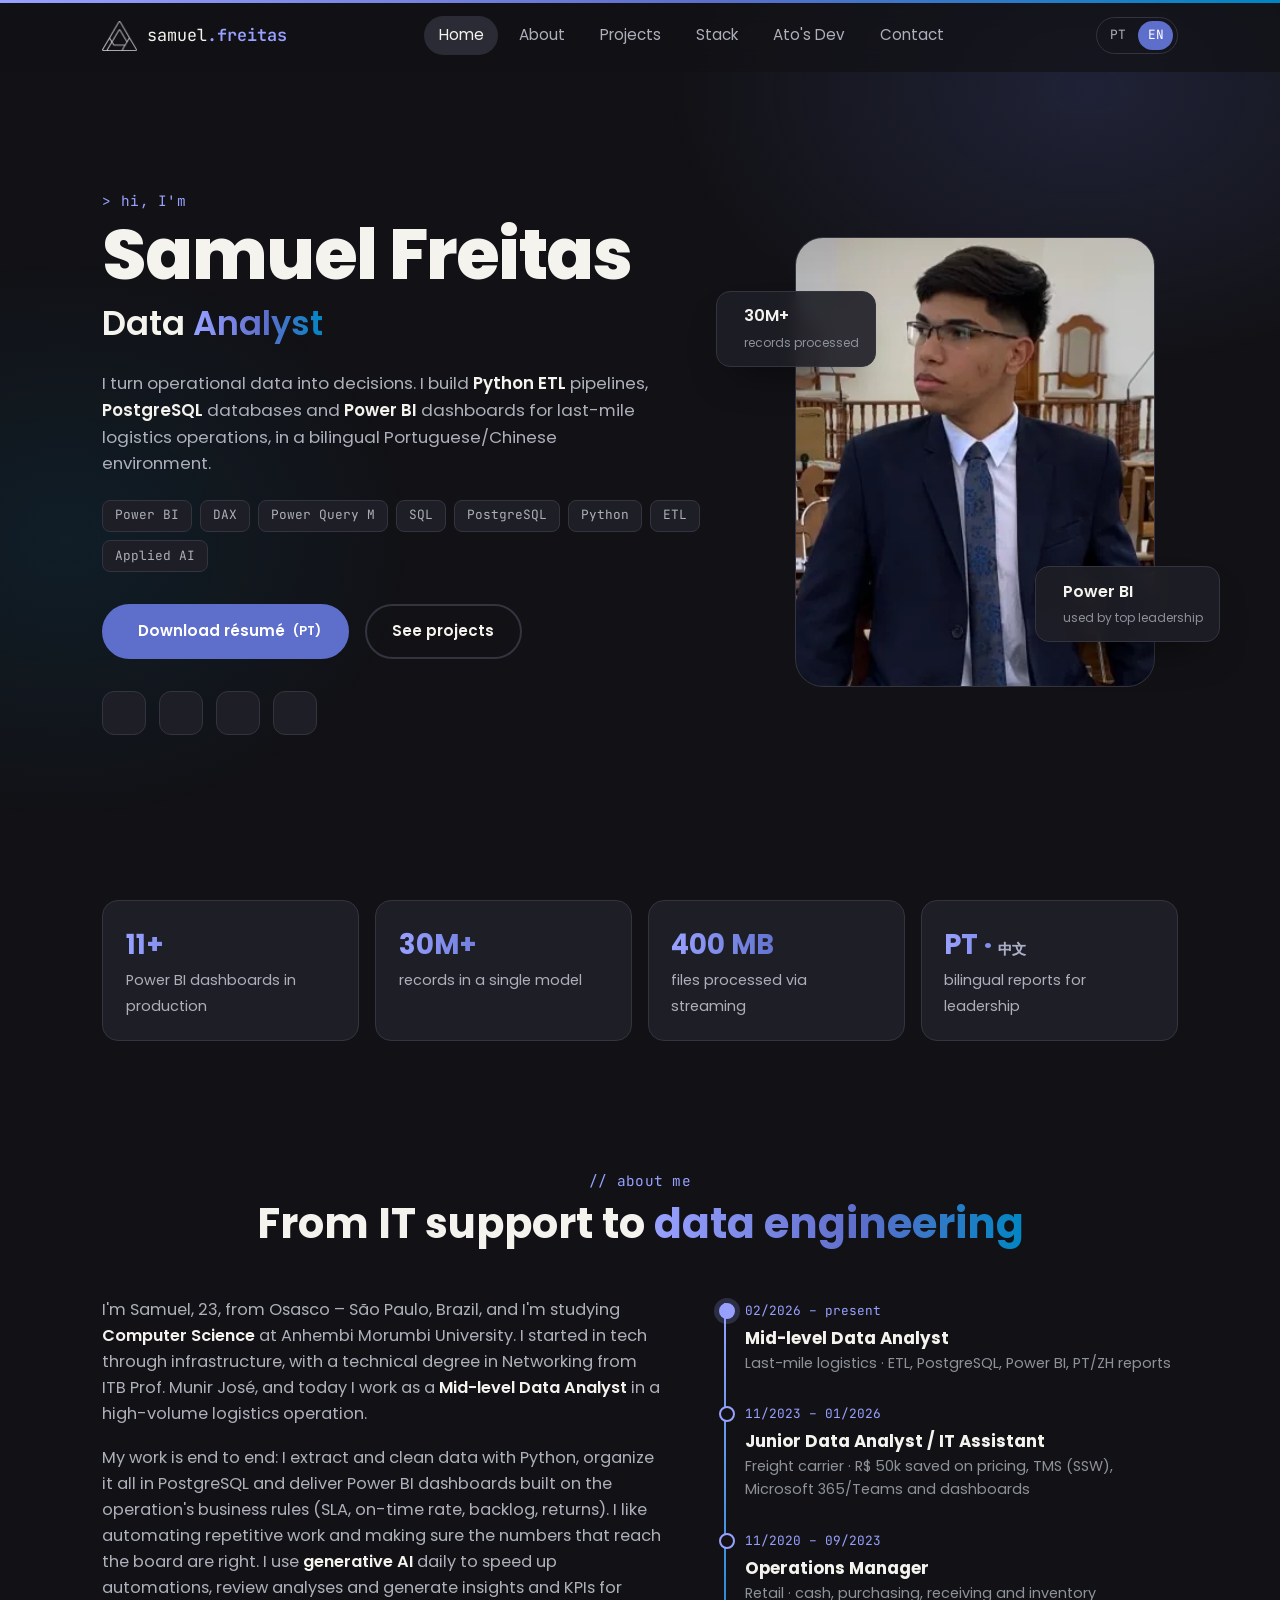
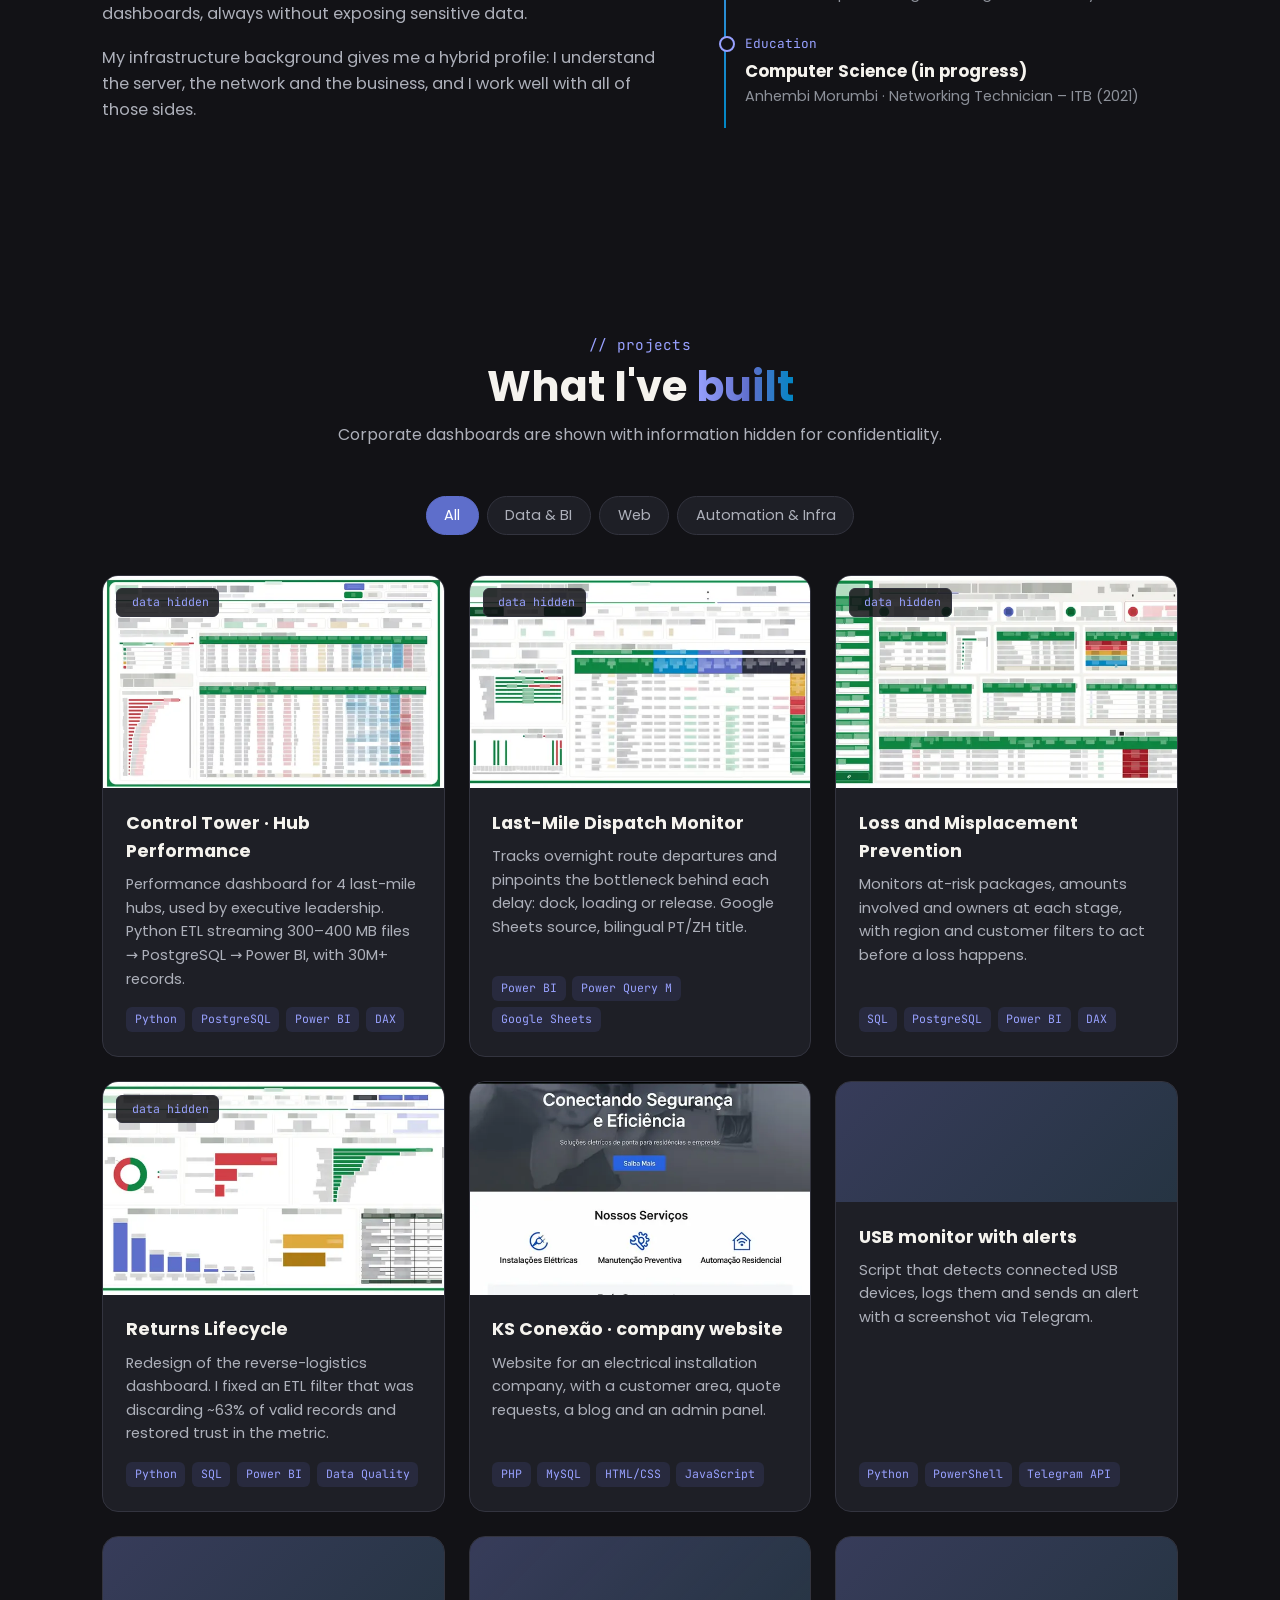
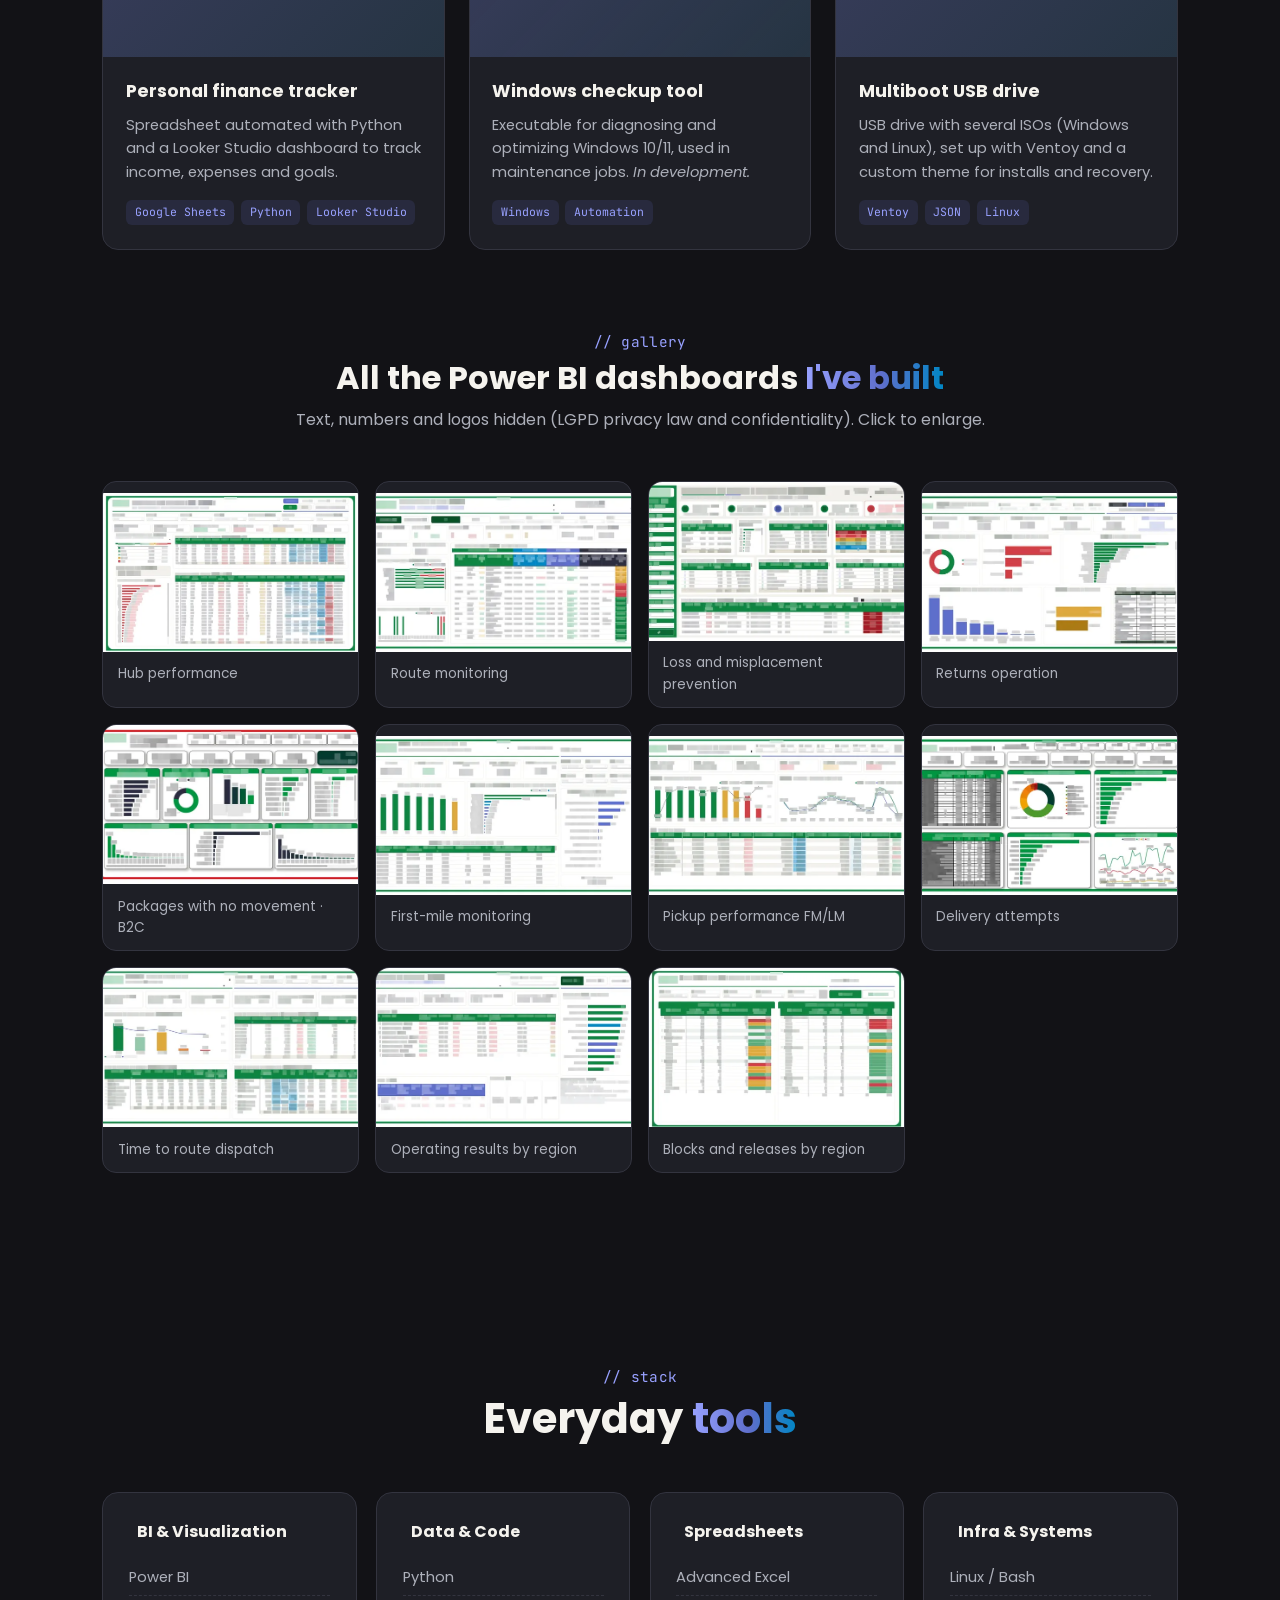
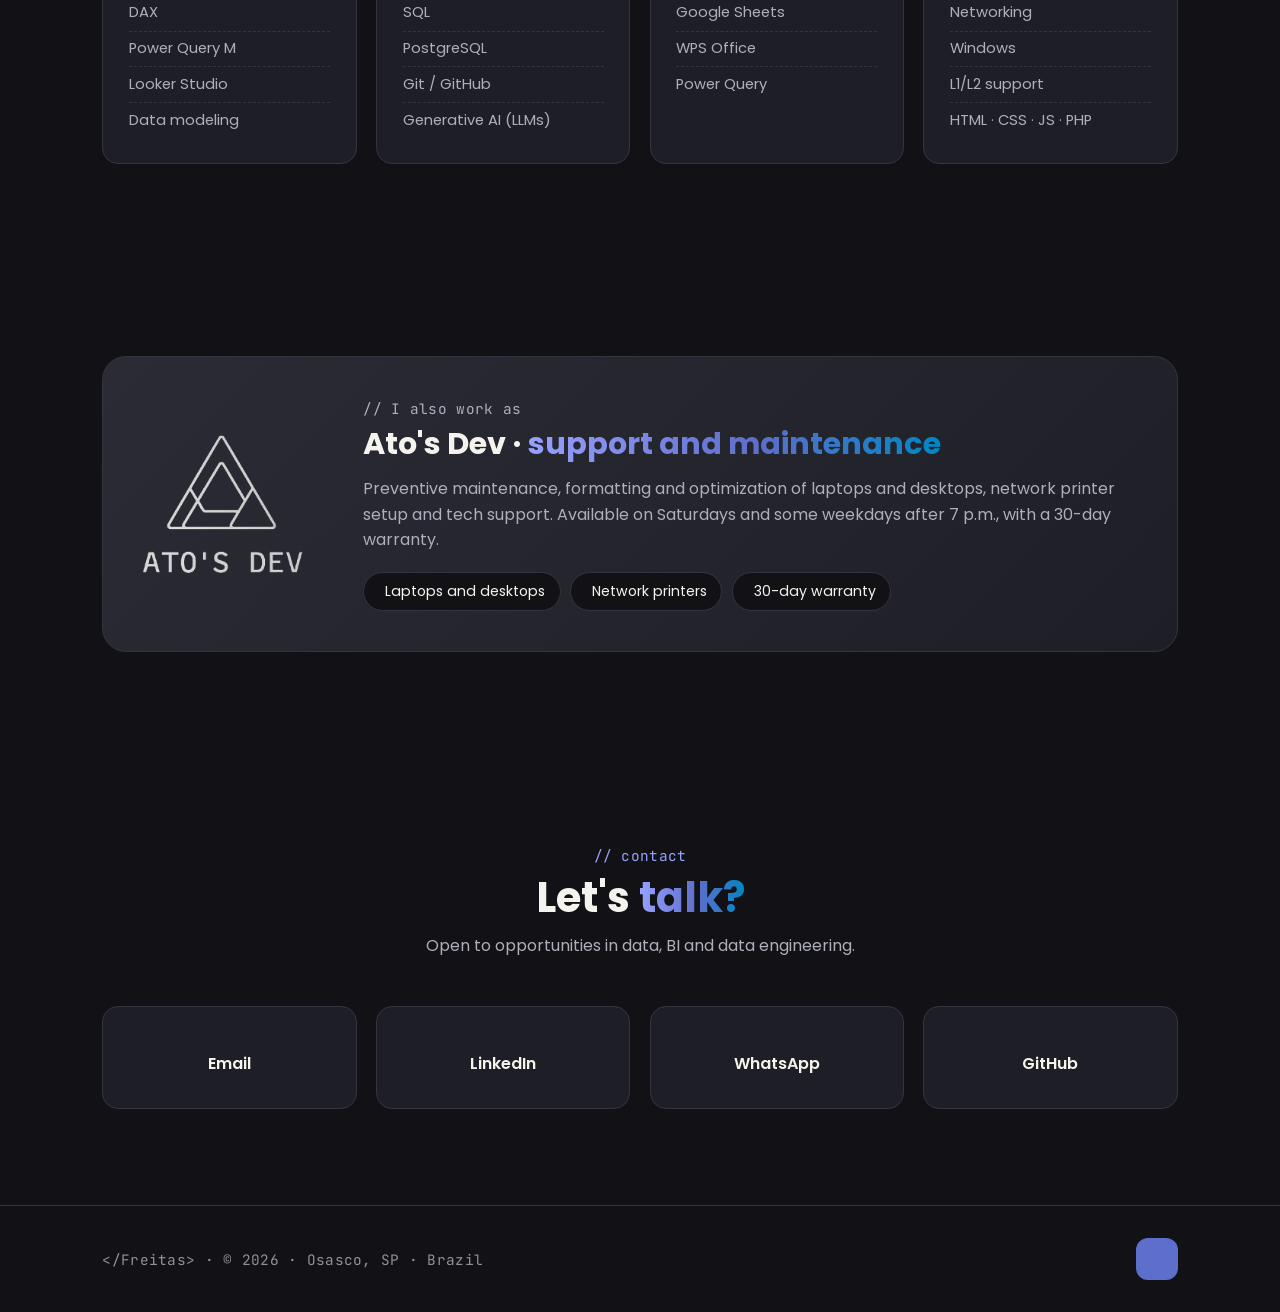
==== en/index.html @ 5e560224 "Site bilíngue (PT/EN), SEO, desempenho e acessibilidade - Versão em inglês em en/ com seletor PT | E" ====
<!DOCTYPE html>
<html lang="en">
<head>
    <meta charset="UTF-8" />
    <meta name="viewport" content="width=device-width, initial-scale=1.0" />
    <title>Samuel Freitas | Data Analyst · Power BI, SQL and Python</title>
    <meta name="description" content="Portfolio of Samuel Freitas, Data Analyst based in São Paulo, Brazil: Power BI dashboards, SQL, PostgreSQL, Python and ETL for last-mile logistics operations." />
    <meta name="author" content="Samuel Freitas" />
    <meta name="theme-color" content="#121216" />
    <meta name="robots" content="index, follow" />

    <link rel="canonical" href="https://freitaslrs.github.io/portfolio/en/" />
    <link rel="alternate" hreflang="pt-BR" href="https://freitaslrs.github.io/portfolio/" />
    <link rel="alternate" hreflang="en" href="https://freitaslrs.github.io/portfolio/en/" />
    <link rel="alternate" hreflang="x-default" href="https://freitaslrs.github.io/portfolio/" />

    <!-- Social sharing (LinkedIn, WhatsApp, X) -->
    <meta property="og:type" content="website" />
    <meta property="og:site_name" content="Samuel Freitas" />
    <meta property="og:title" content="Samuel Freitas | Data Analyst" />
    <meta property="og:description" content="Power BI dashboards, SQL, PostgreSQL, Python and ETL for last-mile logistics operations." />
    <meta property="og:url" content="https://freitaslrs.github.io/portfolio/en/" />
    <meta property="og:image" content="https://freitaslrs.github.io/portfolio/IMGS/og-image.jpg" />
    <meta property="og:image:width" content="1200" />
    <meta property="og:image:height" content="627" />
    <meta property="og:image:alt" content="Samuel Freitas, Data Analyst" />
    <meta property="og:locale" content="en_US" />
    <meta property="og:locale:alternate" content="pt_BR" />
    <meta name="twitter:card" content="summary_large_image" />

    <script type="application/ld+json">
    {
        "@context": "https://schema.org",
        "@type": "Person",
        "name": "Samuel Freitas",
        "jobTitle": "Data Analyst",
        "url": "https://freitaslrs.github.io/portfolio/en/",
        "image": "https://freitaslrs.github.io/portfolio/IMGS/og-image.jpg",
        "address": { "@type": "PostalAddress", "addressLocality": "Osasco", "addressRegion": "SP", "addressCountry": "BR" },
        "alumniOf": [{ "@type": "CollegeOrUniversity", "name": "Universidade Anhembi Morumbi" }],
        "knowsAbout": ["Power BI", "DAX", "SQL", "PostgreSQL", "Python", "ETL", "Data engineering", "Last-mile logistics"],
        "knowsLanguage": ["pt-BR", "en"],
        "sameAs": ["https://www.linkedin.com/in/samuel-freitas-95b9a324a", "https://github.com/FreitaslrS"]
    }
    </script>

    <link rel="icon" href="../IMGS/favicon.png" type="image/png" />
    <link rel="preconnect" href="https://fonts.googleapis.com" />
    <link rel="preconnect" href="https://fonts.gstatic.com" crossorigin />
    <link href="https://fonts.googleapis.com/css2?family=Poppins:wght@400;600;700;800&family=JetBrains+Mono:wght@400;600&display=swap" rel="stylesheet" />
    <link href="../CSS/boxicons/css/boxicons.min.css" rel="stylesheet" />
    <link rel="stylesheet" href="../CSS/style.css" />
    <script src="../JS/script.js" defer></script>
</head>
<body>
    <a class="skip-link" href="#content">Skip to content</a>

    <!-- Header -->
    <header class="header">
        <a href="#home" class="logo">
            <img src="../IMGS/logo-mark.webp" alt="" width="144" height="125" />
            <span>samuel<b>.freitas</b></span>
        </a>
        <nav class="nav" id="nav" aria-label="Sections">
            <a href="#home">Home</a>
            <a href="#about">About</a>
            <a href="#projects">Projects</a>
            <a href="#stack">Stack</a>
            <a href="#services">Ato's Dev</a>
            <a href="#contact">Contact</a>
        </nav>
        <div class="header-actions">
            <nav class="lang" aria-label="Language">
                <a href="../" hreflang="pt-BR" lang="pt-BR">PT<span class="sr-only"> (versão em português)</span></a>
                <span aria-current="page">EN</span>
            </nav>
            <button class="menu-hamburger" id="menu" aria-label="Open menu" aria-controls="nav" aria-expanded="false"
                    data-label-open="Open menu" data-label-close="Close menu">
                <span class="bar1"></span><span class="bar2"></span><span class="bar3"></span>
            </button>
        </div>
    </header>

    <main id="content" tabindex="-1">
        <!-- Home -->
        <section class="home" id="home">
            <div class="home-content">
                <p class="tag mono">&gt; hi, I'm</p>
                <h1>Samuel Freitas</h1>
                <p class="home-role">Data <span class="grad">Analyst</span></p>
                <p class="lead">
                    I turn operational data into decisions. I build
                    <b>Python ETL</b> pipelines, <b>PostgreSQL</b> databases and
                    <b>Power BI</b> dashboards for last-mile logistics operations, in a
                    bilingual Portuguese/Chinese environment.
                </p>
                <ul class="chips" aria-label="Main technologies">
                    <li>Power BI</li><li>DAX</li><li>Power Query M</li>
                    <li>SQL</li><li>PostgreSQL</li><li>Python</li><li>ETL</li><li>Applied AI</li>
                </ul>
                <div class="home-actions">
                    <a href="../Arquivos/Curriculo/Curriculo_Samuel_Freitas.pdf" class="btn" hreflang="pt-BR" download>
                        <i class="bx bx-download" aria-hidden="true"></i> Download résumé <small>(PT)</small> <span class="sr-only">(PDF, in Portuguese)</span>
                    </a>
                    <a href="#projects" class="btn btn-ghost">See projects</a>
                </div>
                <div class="social-media">
                    <a href="https://www.linkedin.com/in/samuel-freitas-95b9a324a" target="_blank" rel="noopener noreferrer" aria-label="LinkedIn (opens in a new tab)"><i class="bx bxl-linkedin" aria-hidden="true"></i></a>
                    <a href="https://github.com/FreitaslrS" target="_blank" rel="noopener noreferrer" aria-label="GitHub (opens in a new tab)"><i class="bx bxl-github" aria-hidden="true"></i></a>
                    <a href="mailto:samuelfreitas.ti@outlook.com" aria-label="Email"><i class="bx bx-envelope" aria-hidden="true"></i></a>
                    <a href="https://wa.me/5511966000037" target="_blank" rel="noopener noreferrer" aria-label="WhatsApp (opens in a new tab)"><i class="bx bxl-whatsapp" aria-hidden="true"></i></a>
                </div>
            </div>
            <div class="home-img">
                <div class="photo-frame">
                    <img src="../IMGS/minha-foto.webp" alt="Photo of Samuel Freitas" width="320" height="400" fetchpriority="high" />
                </div>
                <div class="float-card fc-1"><i class="bx bx-data" aria-hidden="true"></i><div><b>30M+</b><small>records processed</small></div></div>
                <div class="float-card fc-2"><i class="bx bx-bar-chart-alt-2" aria-hidden="true"></i><div><b>Power BI</b><small>used by top leadership</small></div></div>
            </div>
        </section>

        <!-- Numbers -->
        <section class="stats reveal" aria-label="Numbers">
            <div class="stat"><b>11+</b><span>Power BI dashboards in production</span></div>
            <div class="stat"><b>30M+</b><span>records in a single model</span></div>
            <div class="stat"><b>400 MB</b><span>files processed via streaming</span></div>
            <div class="stat"><b>PT · <span lang="zh">中文</span></b><span>bilingual reports for leadership</span></div>
        </section>

        <!-- About -->
        <section class="sobre" id="about">
            <div class="section-title reveal">
                <p class="mono">// about me</p>
                <h2>From IT support to <span class="grad">data engineering</span></h2>
            </div>
            <div class="sobre-grid">
                <div class="sobre-text reveal">
                    <p>
                        I'm Samuel, 23, from Osasco – São Paulo, Brazil, and I'm studying <b>Computer Science</b>
                        at Anhembi Morumbi University. I started in tech through infrastructure, with a technical
                        degree in Networking from ITB Prof. Munir José, and today I work as a <b>Mid-level Data Analyst</b>
                        in a high-volume logistics operation.
                    </p>
                    <p>
                        My work is end to end: I extract and clean data with Python, organize it all
                        in PostgreSQL and deliver Power BI dashboards built on the operation's business
                        rules (SLA, on-time rate, backlog, returns). I like automating repetitive work
                        and making sure the numbers that reach the board are right.
                        I use <b>generative AI</b> daily to speed up automations, review analyses and
                        generate insights and KPIs for dashboards, always without exposing sensitive data.
                    </p>
                    <p>
                        My infrastructure background gives me a hybrid profile: I understand the server, the
                        network and the business, and I work well with all of those sides.
                    </p>
                </div>
                <ol class="timeline reveal" aria-label="Experience and education">
                    <li>
                        <span class="tl-date">02/2026 – present</span>
                        <h3>Mid-level Data Analyst</h3>
                        <p>Last-mile logistics · ETL, PostgreSQL, Power BI, PT/ZH reports</p>
                    </li>
                    <li>
                        <span class="tl-date">11/2023 – 01/2026</span>
                        <h3>Junior Data Analyst / IT Assistant</h3>
                        <p>Freight carrier · R$ 50k saved on pricing, TMS (SSW), Microsoft 365/Teams and dashboards</p>
                    </li>
                    <li>
                        <span class="tl-date">11/2020 – 09/2023</span>
                        <h3>Operations Manager</h3>
                        <p>Retail · cash, purchasing, receiving and inventory</p>
                    </li>
                    <li>
                        <span class="tl-date">Education</span>
                        <h3>Computer Science (in progress)</h3>
                        <p>Anhembi Morumbi · Networking Technician – ITB (2021)</p>
                    </li>
                </ol>
            </div>
        </section>

        <!-- Projects -->
        <section class="projetos" id="projects">
            <div class="section-title reveal">
                <p class="mono">// projects</p>
                <h2>What I've <span class="grad">built</span></h2>
                <p class="subtitle">Corporate dashboards are shown with information hidden for confidentiality.</p>
            </div>

            <div class="filters reveal" role="group" aria-label="Filter projects by category">
                <button type="button" class="filter active" data-filter="all" aria-pressed="true">All</button>
                <button type="button" class="filter" data-filter="dados" aria-pressed="false">Data &amp; BI</button>
                <button type="button" class="filter" data-filter="web" aria-pressed="false">Web</button>
                <button type="button" class="filter" data-filter="auto" aria-pressed="false">Automation &amp; Infra</button>
            </div>

            <div class="projetos-grid">
                <article class="card reveal" data-cat="dados">
                    <button type="button" class="card-img zoom" data-full="../IMGS/paineis/performance-hub.webp" data-title="Hub performance"><img src="../IMGS/paineis/thumbs/performance-hub.webp" alt="Enlarge dashboard: Hub performance" width="640" height="406" loading="lazy" decoding="async" /><span class="badge"><i class="bx bx-lock-alt" aria-hidden="true"></i> data hidden</span></button>
                    <div class="card-body">
                        <h3>Control Tower · Hub Performance</h3>
                        <p>Performance dashboard for 4 last-mile hubs, used by executive leadership. Python ETL streaming 300–400 MB files → PostgreSQL → Power BI, with 30M+ records.</p>
                        <ul class="tags" aria-label="Technologies"><li>Python</li><li>PostgreSQL</li><li>Power BI</li><li>DAX</li></ul>
                    </div>
                </article>

                <article class="card reveal" data-cat="dados">
                    <button type="button" class="card-img zoom" data-full="../IMGS/paineis/monitor-rotas.webp" data-title="Route monitoring"><img src="../IMGS/paineis/thumbs/monitor-rotas.webp" alt="Enlarge dashboard: Route monitoring" width="640" height="367" loading="lazy" decoding="async" /><span class="badge"><i class="bx bx-lock-alt" aria-hidden="true"></i> data hidden</span></button>
                    <div class="card-body">
                        <h3>Last-Mile Dispatch Monitor</h3>
                        <p>Tracks overnight route departures and pinpoints the bottleneck behind each delay: dock, loading or release. Google Sheets source, bilingual PT/ZH title.</p>
                        <ul class="tags" aria-label="Technologies"><li>Power BI</li><li>Power Query M</li><li>Google Sheets</li></ul>
                    </div>
                </article>

                <article class="card reveal" data-cat="dados">
                    <button type="button" class="card-img zoom" data-full="../IMGS/paineis/perdas-extravio.webp" data-title="Loss and misplacement prevention"><img src="../IMGS/paineis/thumbs/perdas-extravio.webp" alt="Enlarge dashboard: Loss and misplacement prevention" width="640" height="367" loading="lazy" decoding="async" /><span class="badge"><i class="bx bx-lock-alt" aria-hidden="true"></i> data hidden</span></button>
                    <div class="card-body">
                        <h3>Loss and Misplacement Prevention</h3>
                        <p>Monitors at-risk packages, amounts involved and owners at each stage, with region and customer filters to act before a loss happens.</p>
                        <ul class="tags" aria-label="Technologies"><li>SQL</li><li>PostgreSQL</li><li>Power BI</li><li>DAX</li></ul>
                    </div>
                </article>

                <article class="card reveal" data-cat="dados">
                    <button type="button" class="card-img zoom" data-full="../IMGS/paineis/devolucao.webp" data-title="Returns operation"><img src="../IMGS/paineis/thumbs/devolucao.webp" alt="Enlarge dashboard: Returns operation" width="640" height="367" loading="lazy" decoding="async" /><span class="badge"><i class="bx bx-lock-alt" aria-hidden="true"></i> data hidden</span></button>
                    <div class="card-body">
                        <h3>Returns Lifecycle</h3>
                        <p>Redesign of the reverse-logistics dashboard. I fixed an ETL filter that was discarding ~63% of valid records and restored trust in the metric.</p>
                        <ul class="tags" aria-label="Technologies"><li>Python</li><li>SQL</li><li>Power BI</li><li>Data Quality</li></ul>
                    </div>
                </article>

                <article class="card reveal" data-cat="web">
                    <div class="card-img img-top"><img src="../IMGS/projetos/ks-conexao.webp" alt="Home page of the KS Conexão website" width="640" height="969" loading="lazy" decoding="async" /></div>
                    <div class="card-body">
                        <h3>KS Conexão · company website</h3>
                        <p>Website for an electrical installation company, with a customer area, quote requests, a blog and an admin panel.</p>
                        <ul class="tags" aria-label="Technologies"><li>PHP</li><li>MySQL</li><li>HTML/CSS</li><li>JavaScript</li></ul>
                    </div>
                </article>

                <article class="card card-icon reveal" data-cat="auto">
                    <div class="card-ico" aria-hidden="true"><i class="bx bxl-telegram"></i></div>
                    <div class="card-body">
                        <h3>USB monitor with alerts</h3>
                        <p>Script that detects connected USB devices, logs them and sends an alert with a screenshot via Telegram.</p>
                        <ul class="tags" aria-label="Technologies"><li>Python</li><li>PowerShell</li><li>Telegram API</li></ul>
                    </div>
                </article>

                <article class="card card-icon reveal" data-cat="dados">
                    <div class="card-ico" aria-hidden="true"><i class="bx bx-wallet"></i></div>
                    <div class="card-body">
                        <h3>Personal finance tracker</h3>
                        <p>Spreadsheet automated with Python and a Looker Studio dashboard to track income, expenses and goals.</p>
                        <ul class="tags" aria-label="Technologies"><li>Google Sheets</li><li>Python</li><li>Looker Studio</li></ul>
                    </div>
                </article>

                <article class="card card-icon reveal" data-cat="auto">
                    <div class="card-ico" aria-hidden="true"><i class="bx bx-wrench"></i></div>
                    <div class="card-body">
                        <h3>Windows checkup tool</h3>
                        <p>Executable for diagnosing and optimizing Windows 10/11, used in maintenance jobs. <em>In development.</em></p>
                        <ul class="tags" aria-label="Technologies"><li>Windows</li><li>Automation</li></ul>
                    </div>
                </article>

                <article class="card card-icon reveal" data-cat="auto">
                    <div class="card-ico" aria-hidden="true"><i class="bx bx-usb"></i></div>
                    <div class="card-body">
                        <h3>Multiboot USB drive</h3>
                        <p>USB drive with several ISOs (Windows and Linux), set up with Ventoy and a custom theme for installs and recovery.</p>
                        <ul class="tags" aria-label="Technologies"><li>Ventoy</li><li>JSON</li><li>Linux</li></ul>
                    </div>
                </article>
            </div>
            <p class="sr-only" id="filtro-status" aria-live="polite"></p>

            <div class="galeria">
                <div class="section-title reveal">
                    <p class="mono">// gallery</p>
                    <h3>All the Power BI dashboards <span class="grad">I've built</span></h3>
                    <p class="subtitle">Text, numbers and logos hidden (LGPD privacy law and confidentiality). Click to enlarge.</p>
                </div>
                <div class="gal-grid">
                <button type="button" class="gal-item zoom reveal" data-full="../IMGS/paineis/performance-hub.webp" data-title="Hub performance"><img src="../IMGS/paineis/thumbs/performance-hub.webp" alt="" width="640" height="406" loading="lazy" decoding="async" /><span>Hub performance</span></button>
                <button type="button" class="gal-item zoom reveal" data-full="../IMGS/paineis/monitor-rotas.webp" data-title="Route monitoring"><img src="../IMGS/paineis/thumbs/monitor-rotas.webp" alt="" width="640" height="367" loading="lazy" decoding="async" /><span>Route monitoring</span></button>
                <button type="button" class="gal-item zoom reveal" data-full="../IMGS/paineis/perdas-extravio.webp" data-title="Loss and misplacement prevention"><img src="../IMGS/paineis/thumbs/perdas-extravio.webp" alt="" width="640" height="367" loading="lazy" decoding="async" /><span>Loss and misplacement prevention</span></button>
                <button type="button" class="gal-item zoom reveal" data-full="../IMGS/paineis/devolucao.webp" data-title="Returns operation"><img src="../IMGS/paineis/thumbs/devolucao.webp" alt="" width="640" height="367" loading="lazy" decoding="async" /><span>Returns operation</span></button>
                <button type="button" class="gal-item zoom reveal" data-full="../IMGS/paineis/backlog-b2c.webp" data-title="Packages with no movement · B2C"><img src="../IMGS/paineis/thumbs/backlog-b2c.webp" alt="" width="640" height="370" loading="lazy" decoding="async" /><span>Packages with no movement · B2C</span></button>
                <button type="button" class="gal-item zoom reveal" data-full="../IMGS/paineis/first-mile.webp" data-title="First-mile monitoring"><img src="../IMGS/paineis/thumbs/first-mile.webp" alt="" width="640" height="367" loading="lazy" decoding="async" /><span>First-mile monitoring</span></button>
                <button type="button" class="gal-item zoom reveal" data-full="../IMGS/paineis/performance-coleta.webp" data-title="Pickup performance FM/LM"><img src="../IMGS/paineis/thumbs/performance-coleta.webp" alt="" width="640" height="367" loading="lazy" decoding="async" /><span>Pickup performance FM/LM</span></button>
                <button type="button" class="gal-item zoom reveal" data-full="../IMGS/paineis/tentativas-entrega.webp" data-title="Delivery attempts"><img src="../IMGS/paineis/thumbs/tentativas-entrega.webp" alt="" width="640" height="367" loading="lazy" decoding="async" /><span>Delivery attempts</span></button>
                <button type="button" class="gal-item zoom reveal" data-full="../IMGS/paineis/tempo-entrada-rota.webp" data-title="Time to route dispatch"><img src="../IMGS/paineis/thumbs/tempo-entrada-rota.webp" alt="" width="640" height="367" loading="lazy" decoding="async" /><span>Time to route dispatch</span></button>
                <button type="button" class="gal-item zoom reveal" data-full="../IMGS/paineis/resultado-regional.webp" data-title="Operating results by region"><img src="../IMGS/paineis/thumbs/resultado-regional.webp" alt="" width="640" height="367" loading="lazy" decoding="async" /><span>Operating results by region</span></button>
                <button type="button" class="gal-item zoom reveal" data-full="../IMGS/paineis/bloqueio-vtga.webp" data-title="Blocks and releases by region"><img src="../IMGS/paineis/thumbs/bloqueio-vtga.webp" alt="" width="640" height="406" loading="lazy" decoding="async" /><span>Blocks and releases by region</span></button>
                </div>
            </div>
        </section>

        <!-- Stack -->
        <section class="stack" id="stack">
            <div class="section-title reveal">
                <p class="mono">// stack</p>
                <h2>Everyday <span class="grad">tools</span></h2>
            </div>
            <div class="stack-grid">
                <div class="stack-box reveal">
                    <h3><i class="bx bx-bar-chart-square" aria-hidden="true"></i> BI &amp; Visualization</h3>
                    <ul><li>Power BI</li><li>DAX</li><li>Power Query M</li><li>Looker Studio</li><li>Data modeling</li></ul>
                </div>
                <div class="stack-box reveal">
                    <h3><i class="bx bx-code-alt" aria-hidden="true"></i> Data &amp; Code</h3>
                    <ul><li>Python</li><li>SQL</li><li>PostgreSQL</li><li>Git / GitHub</li><li>Generative AI (LLMs)</li></ul>
                </div>
                <div class="stack-box reveal">
                    <h3><i class="bx bx-spreadsheet" aria-hidden="true"></i> Spreadsheets</h3>
                    <ul><li>Advanced Excel</li><li>Google Sheets</li><li>WPS Office</li><li>Power Query</li></ul>
                </div>
                <div class="stack-box reveal">
                    <h3><i class="bx bx-server" aria-hidden="true"></i> Infra &amp; Systems</h3>
                    <ul><li>Linux / Bash</li><li>Networking</li><li>Windows</li><li>L1/L2 support</li><li>HTML · CSS · JS · PHP</li></ul>
                </div>
            </div>
        </section>

        <!-- Ato's Dev -->
        <section class="servicos" id="services">
            <div class="servicos-wrap reveal">
                <img src="../IMGS/logo-atosdev.webp" alt="Ato's Dev logo" class="servicos-logo" width="210" height="182" loading="lazy" decoding="async" />
                <div>
                    <p class="mono">// I also work as</p>
                    <h2>Ato's Dev · <span class="grad">support and maintenance</span></h2>
                    <p>Preventive maintenance, formatting and optimization of laptops and desktops, network printer setup and tech support. Available on Saturdays and some weekdays after 7 p.m., with a 30-day warranty.</p>
                    <ul class="servicos-list">
                        <li><i class="bx bx-laptop" aria-hidden="true"></i> Laptops and desktops</li>
                        <li><i class="bx bx-printer" aria-hidden="true"></i> Network printers</li>
                        <li><i class="bx bx-shield-quarter" aria-hidden="true"></i> 30-day warranty</li>
                    </ul>
                </div>
            </div>
        </section>

        <!-- Contact -->
        <section class="contato" id="contact">
            <div class="section-title reveal">
                <p class="mono">// contact</p>
                <h2>Let's <span class="grad">talk?</span></h2>
                <p class="subtitle">Open to opportunities in data, BI and data engineering.</p>
            </div>
            <div class="contato-grid">
                <a class="contato-card reveal" href="mailto:samuelfreitas.ti@outlook.com">
                    <i class="bx bx-envelope" aria-hidden="true"></i><b>Email</b>
                </a>
                <a class="contato-card reveal" href="https://www.linkedin.com/in/samuel-freitas-95b9a324a" target="_blank" rel="noopener noreferrer">
                    <i class="bx bxl-linkedin" aria-hidden="true"></i><b>LinkedIn</b><span class="sr-only">(opens in a new tab)</span>
                </a>
                <a class="contato-card reveal" href="https://wa.me/5511966000037" target="_blank" rel="noopener noreferrer">
                    <i class="bx bxl-whatsapp" aria-hidden="true"></i><b>WhatsApp</b><span class="sr-only">(opens in a new tab)</span>
                </a>
                <a class="contato-card reveal" href="https://github.com/FreitaslrS" target="_blank" rel="noopener noreferrer">
                    <i class="bx bxl-github" aria-hidden="true"></i><b>GitHub</b><span class="sr-only">(opens in a new tab)</span>
                </a>
            </div>
        </section>
    </main>

    <footer class="footer">
        <p class="mono">&lt;/Freitas&gt; · © <span id="ano">2026</span> · Osasco, SP · Brazil</p>
        <a href="#home" class="to-top" aria-label="Back to top"><i class="bx bx-up-arrow-alt" aria-hidden="true"></i></a>
    </footer>

    <div class="lightbox" id="lightbox" role="dialog" aria-modal="true" aria-label="Enlarged dashboard" aria-hidden="true" inert>
        <button type="button" class="lb-close" aria-label="Close"><i class="bx bx-x" aria-hidden="true"></i></button>
        <figure><img alt="" /><figcaption></figcaption></figure>
    </div>
</body>
</html>
---- CSS/style.css ----
/* ==========================================================
   Portfólio · Samuel Freitas
   Paleta pessoal: preto, cinza, índigo, lavanda, azul, off white
   ========================================================== */
:root {
    --preto: #121216;
    --grafite: #1e1f26;
    --grafite-2: #2a2b34;
    --borda: #33343f;
    --cinza: #8d919a; /* contraste AA (4.5:1) sobre o grafite */
    --cinza-claro: #adb0ba;
    --offwhite: #f5f3ee;
    --indigo: #5e6ecb;
    --lavanda: #98a1ff;
    --azul: #0086c4;
    --grad: linear-gradient(90deg, var(--lavanda), var(--indigo) 55%, var(--azul));
    --raio: 16px;
    --sombra: 0 20px 40px -20px rgba(0, 0, 0, .6);
    --header-h: 72px;
}

* { margin: 0; padding: 0; box-sizing: border-box; }
html { scroll-behavior: smooth; scroll-padding-top: var(--header-h); }
body {
    font-family: "Poppins", system-ui, sans-serif;
    background: var(--preto);
    color: var(--offwhite);
    line-height: 1.6;
    overflow-x: hidden;
}
body::before { /* brilho de fundo */
    content: ""; position: fixed; inset: 0; z-index: -1; pointer-events: none;
    background:
        radial-gradient(600px 400px at 85% 10%, rgba(94,110,203,.18), transparent 70%),
        radial-gradient(500px 400px at 5% 60%, rgba(0,134,196,.10), transparent 70%);
}
img { max-width: 100%; height: auto; display: block; }
a { color: inherit; text-decoration: none; }
b { font-weight: 600; }
.mono { font-family: "JetBrains Mono", monospace; color: var(--lavanda); font-size: .9rem; letter-spacing: .02em; }
.sr-only { position: absolute; width: 1px; height: 1px; padding: 0; margin: -1px; overflow: hidden; clip: rect(0 0 0 0); white-space: nowrap; border: 0; }
.skip-link {
    position: fixed; top: .6rem; left: .6rem; z-index: 300; padding: .6rem 1rem; border-radius: 10px;
    background: var(--lavanda); color: var(--preto); font-weight: 600; transform: translateY(-160%); transition: transform .2s;
}
.skip-link:focus { transform: none; }
main:focus { outline: none; }
:focus-visible { outline: 3px solid var(--lavanda); outline-offset: 3px; border-radius: 6px; }
.grad { background: var(--grad); -webkit-background-clip: text; background-clip: text; color: transparent; }

section { padding: 6rem 8%; }
.section-title { text-align: center; margin-bottom: 3rem; }
.section-title h2 { font-size: clamp(1.8rem, 3.5vw, 2.6rem); line-height: 1.2; margin-top: .4rem; }
.subtitle { color: var(--cinza-claro); margin-top: .6rem; }

/* ---------- Botões ---------- */
.btn {
    display: inline-flex; align-items: center; gap: .5rem;
    padding: .85rem 1.6rem; border-radius: 999px;
    background: var(--indigo); color: #fff; font-weight: 600; font-size: .95rem;
    border: 2px solid var(--indigo); transition: .3s;
}
.btn:hover { background: var(--lavanda); border-color: var(--lavanda); color: var(--preto); transform: translateY(-2px); }
.btn-ghost { background: transparent; color: var(--offwhite); border-color: var(--borda); }
.btn-ghost:hover { background: transparent; border-color: var(--lavanda); color: var(--lavanda); }

/* ---------- Header ---------- */
.header {
    position: fixed; inset: 0 0 auto 0; height: var(--header-h); z-index: 100;
    display: flex; align-items: center; justify-content: space-between;
    padding: 0 8%;
    background: rgba(18,18,22,.7); backdrop-filter: blur(12px);
    border-bottom: 1px solid transparent; transition: .3s;
}
.header.scrolled { border-color: var(--borda); background: rgba(18,18,22,.92); }
.header::after { /* linha fina no topo, como nos dashboards */
    content: ""; position: absolute; top: 0; left: 0; right: 0; height: 3px; background: var(--grad);
}
.logo { display: flex; align-items: center; gap: .6rem; font-family: "JetBrains Mono", monospace; font-size: 1.05rem; }
.logo img { height: 30px; width: auto; }
.logo b { color: var(--lavanda); font-weight: 600; }
.nav { display: flex; gap: .4rem; }
.nav a { padding: .45rem .9rem; border-radius: 999px; color: var(--cinza-claro); font-size: .95rem; transition: .25s; }
.nav a:hover, .nav a.active { color: var(--offwhite); background: var(--grafite-2); }
.header-actions { display: flex; align-items: center; gap: .8rem; }
.lang { display: flex; align-items: center; gap: .15rem; padding: .2rem; border-radius: 999px; border: 1px solid var(--borda); font-family: "JetBrains Mono", monospace; font-size: .8rem; }
.lang a, .lang span { padding: .25rem .6rem; border-radius: 999px; }
.lang span { background: var(--indigo); color: #fff; }
.lang a { color: var(--cinza-claro); transition: .25s; }
.lang a:hover { color: var(--offwhite); background: var(--grafite-2); }
.menu-hamburger { display: none; background: none; border: 0; cursor: pointer; padding: .4rem; }
.menu-hamburger span { display: block; width: 26px; height: 2px; margin: 6px 0; background: var(--offwhite); transition: .35s; }
.menu-hamburger.change .bar1 { transform: translateY(8px) rotate(45deg); }
.menu-hamburger.change .bar2 { opacity: 0; }
.menu-hamburger.change .bar3 { transform: translateY(-8px) rotate(-45deg); }

/* ---------- Home ---------- */
.home {
    min-height: 100vh; display: grid; grid-template-columns: 1.2fr .8fr;
    align-items: center; gap: 4rem; padding-top: calc(var(--header-h) + 3rem);
}
.home h1 { font-size: clamp(2.6rem, 6vw, 4.4rem); line-height: 1.05; font-weight: 800; letter-spacing: -.02em; margin-top: .4rem; }
.home-role { font-size: clamp(1.4rem, 3vw, 2.1rem); font-weight: 600; margin-top: .3rem; }
.lead { color: var(--cinza-claro); max-width: 560px; margin-top: 1.2rem; font-size: 1.05rem; }
.lead b { color: var(--offwhite); }
.chips, .tags, .servicos-list { list-style: none; }
.chips { display: flex; flex-wrap: wrap; gap: .5rem; margin-top: 1.4rem; }
.chips li {
    font-family: "JetBrains Mono", monospace; font-size: .8rem;
    padding: .3rem .75rem; border-radius: 8px;
    background: var(--grafite); border: 1px solid var(--borda); color: var(--cinza-claro);
}
.home-actions { display: flex; flex-wrap: wrap; gap: 1rem; margin-top: 2rem; }
.social-media { display: flex; gap: .8rem; margin-top: 2rem; }
.social-media a {
    width: 44px; height: 44px; display: grid; place-items: center; border-radius: 12px;
    background: var(--grafite); border: 1px solid var(--borda); font-size: 1.35rem; color: var(--cinza-claro); transition: .25s;
}
.social-media a:hover { color: var(--preto); background: var(--lavanda); border-color: var(--lavanda); transform: translateY(-3px); }

.home-img { position: relative; justify-self: center; }
.photo-frame {
    width: min(360px, 75vw); aspect-ratio: 4 / 5; border-radius: 28px; overflow: hidden;
    background: linear-gradient(160deg, var(--grafite-2), var(--grafite));
    border: 1px solid var(--borda); position: relative;
    display: flex; align-items: flex-end; justify-content: center;
}
.photo-frame::before { content: ""; position: absolute; inset: auto -20% -30% -20%; height: 70%; background: radial-gradient(closest-side, rgba(94,110,203,.55), transparent); }
.photo-frame img { position: relative; width: 100%; height: 100%; object-fit: cover; object-position: center top; }
.float-card {
    position: absolute; display: flex; align-items: center; gap: .7rem;
    padding: .7rem 1rem; border-radius: 14px;
    background: rgba(30,31,38,.9); backdrop-filter: blur(8px);
    border: 1px solid var(--borda); box-shadow: var(--sombra);
    animation: flutuar 5s ease-in-out infinite;
}
.float-card i { font-size: 1.6rem; color: var(--lavanda); }
.float-card b { display: block; font-size: 1rem; }
.float-card small { color: var(--cinza); font-size: .75rem; }
.fc-1 { top: 12%; left: -22%; }
.fc-2 { bottom: 10%; right: -18%; animation-delay: -2.5s; }
.fc-2 i { color: var(--azul); }
@keyframes flutuar { 50% { transform: translateY(-10px); } }

/* ---------- Números ---------- */
.stats {
    display: grid; grid-template-columns: repeat(4, 1fr); gap: 1rem;
    padding-top: 0; padding-bottom: 2rem;
}
.stat { padding: 1.4rem; border-radius: var(--raio); background: var(--grafite); border: 1px solid var(--borda); }
.stat b { display: block; font-size: 1.7rem; font-weight: 700; background: var(--grad); -webkit-background-clip: text; background-clip: text; color: transparent; }
.stat span { color: var(--cinza-claro); font-size: .9rem; }

/* ---------- Sobre ---------- */
.sobre-grid { display: grid; grid-template-columns: 1.1fr .9fr; gap: 3.5rem; align-items: start; }
.sobre-text p { color: var(--cinza-claro); margin-bottom: 1.1rem; font-size: 1.02rem; }
.sobre-text b { color: var(--offwhite); }
.timeline { list-style: none; position: relative; padding-left: 1.6rem; }
.timeline::before { content: ""; position: absolute; left: 5px; top: 6px; bottom: 6px; width: 2px; background: linear-gradient(var(--lavanda), var(--azul)); }
.timeline li { position: relative; margin-bottom: 1.6rem; }
.timeline li::before { content: ""; position: absolute; left: -1.6rem; top: 6px; width: 12px; height: 12px; border-radius: 50%; background: var(--preto); border: 2px solid var(--lavanda); }
.timeline li:first-child::before { background: var(--lavanda); box-shadow: 0 0 0 5px rgba(152,161,255,.2); }
.tl-date { font-family: "JetBrains Mono", monospace; font-size: .8rem; color: var(--lavanda); }
.timeline h3 { font-size: 1.05rem; margin-top: .15rem; }
.timeline p { color: var(--cinza); font-size: .9rem; }

/* ---------- Projetos ---------- */
.filters { display: flex; justify-content: center; flex-wrap: wrap; gap: .5rem; margin-bottom: 2.5rem; }
.filter {
    font-family: inherit; font-size: .9rem; cursor: pointer;
    padding: .5rem 1.1rem; border-radius: 999px;
    background: var(--grafite); color: var(--cinza-claro); border: 1px solid var(--borda); transition: .25s;
}
.filter:hover { color: var(--offwhite); border-color: var(--cinza); }
.filter.active { background: var(--indigo); border-color: var(--indigo); color: #fff; }

.projetos-grid { display: grid; grid-template-columns: repeat(auto-fill, minmax(300px, 1fr)); gap: 1.5rem; }
.card {
    display: flex; flex-direction: column; border-radius: var(--raio); overflow: hidden;
    background: var(--grafite); border: 1px solid var(--borda); transition: .35s;
}
.card:hover { transform: translateY(-6px); border-color: var(--indigo); box-shadow: 0 25px 45px -25px rgba(94,110,203,.55); }
.card.hide { display: none; }
.card-img { position: relative; aspect-ratio: 16 / 10; overflow: hidden; background: var(--grafite-2); }
.card-img img { width: 100%; height: 100%; object-fit: cover; transition: .5s; }
.card-img.img-top img { object-position: top; }
.card:hover .card-img img { transform: scale(1.05); }
.badge {
    position: absolute; top: .8rem; left: .8rem; display: inline-flex; align-items: center; gap: .3rem;
    font-size: .72rem; font-family: "JetBrains Mono", monospace;
    padding: .25rem .6rem; border-radius: 6px; background: rgba(18,18,22,.85); color: var(--lavanda); border: 1px solid var(--borda);
}
.card-ico {
    height: 120px; display: grid; place-items: center; font-size: 3rem; color: var(--lavanda);
    background: linear-gradient(135deg, rgba(94,110,203,.25), rgba(0,134,196,.1)), var(--grafite-2);
}
.card-body { padding: 1.3rem 1.4rem 1.5rem; display: flex; flex-direction: column; flex: 1; }
.card-body h3 { font-size: 1.1rem; margin-bottom: .5rem; }
.card-body p { color: var(--cinza-claro); font-size: .92rem; flex: 1; }
.tags { display: flex; flex-wrap: wrap; gap: .4rem; margin-top: 1rem; }
.tags li { font-size: .72rem; font-family: "JetBrains Mono", monospace; padding: .2rem .55rem; border-radius: 6px; background: rgba(94,110,203,.15); color: var(--lavanda); }

/* ---------- Stack ---------- */
.stack-grid { display: grid; grid-template-columns: repeat(4, 1fr); gap: 1.2rem; }
.stack-box { padding: 1.6rem; border-radius: var(--raio); background: var(--grafite); border: 1px solid var(--borda); transition: .3s; }
.stack-box:hover { border-color: var(--azul); }
.stack-box h3 { display: flex; align-items: center; gap: .5rem; font-size: 1rem; margin-bottom: 1rem; }
.stack-box h3 i { font-size: 1.5rem; color: var(--lavanda); }
.stack-box ul { list-style: none; }
.stack-box li { color: var(--cinza-claro); font-size: .92rem; padding: .35rem 0; border-bottom: 1px dashed var(--borda); }
.stack-box li:last-child { border: 0; }

/* ---------- Ato's Dev ---------- */
.servicos-wrap {
    display: grid; grid-template-columns: 180px 1fr; gap: 2.5rem; align-items: center;
    padding: 2.5rem; border-radius: 24px;
    background: linear-gradient(135deg, var(--grafite-2), var(--grafite)); border: 1px solid var(--borda);
}
.servicos-logo { width: 160px; opacity: .95; }
.servicos-wrap h2 { font-size: clamp(1.4rem, 2.6vw, 1.9rem); margin: .3rem 0 .8rem; line-height: 1.25; }
.servicos-wrap p { color: var(--cinza-claro); }
.servicos-list { display: flex; flex-wrap: wrap; gap: .6rem; margin-top: 1.2rem; }
.servicos-list li { display: inline-flex; align-items: center; gap: .4rem; font-size: .88rem; padding: .45rem .9rem; border-radius: 999px; background: var(--preto); border: 1px solid var(--borda); }
.servicos-list i { color: var(--azul); font-size: 1.1rem; }

/* ---------- Contato ---------- */
.contato-grid { display: grid; grid-template-columns: repeat(4, 1fr); gap: 1.2rem; }
.contato-card {
    display: flex; flex-direction: column; align-items: center; text-align: center; gap: .3rem;
    padding: 2rem 1rem; border-radius: var(--raio); background: var(--grafite); border: 1px solid var(--borda); transition: .3s;
}
.contato-card i { font-size: 2.2rem; color: var(--lavanda); margin-bottom: .4rem; transition: .3s; }
.contato-card:hover { border-color: var(--lavanda); transform: translateY(-4px); }
.contato-card:hover i { color: var(--azul); }

/* ---------- Footer ---------- */
.footer { display: flex; justify-content: space-between; align-items: center; padding: 2rem 8%; border-top: 1px solid var(--borda); }
.footer .mono { color: var(--cinza); }
.to-top { width: 42px; height: 42px; display: grid; place-items: center; border-radius: 12px; background: var(--indigo); font-size: 1.4rem; transition: .3s; }
.to-top:hover { background: var(--lavanda); color: var(--preto); }

/* ---------- Animação de entrada ---------- */
.reveal { opacity: 0; transform: translateY(24px); transition: opacity .7s ease, transform .7s ease; }
.reveal.visible { opacity: 1; transform: none; }
@media (prefers-reduced-motion: reduce) {
    .reveal { opacity: 1; transform: none; transition: none; }
    .float-card { animation: none; }
    html { scroll-behavior: auto; }
    *, *::before, *::after { transition-duration: .01ms !important; animation-duration: .01ms !important; }
}

/* ---------- Responsivo ---------- */
@media (max-width: 1100px) {
    .stack-grid, .contato-grid, .stats { grid-template-columns: repeat(2, 1fr); }
    .fc-1 { left: -8%; } .fc-2 { right: -6%; }
}
@media (max-width: 900px) {
    section { padding: 5rem 6%; }
    .header { padding: 0 6%; }
    .menu-hamburger { display: block; }
    .nav {
        position: absolute; top: var(--header-h); left: 0; right: 0;
        flex-direction: column; padding: 1rem 6% 1.5rem; gap: .2rem;
        background: rgba(18,18,22,.97); border-bottom: 1px solid var(--borda);
        transform: translateY(-10px); opacity: 0; visibility: hidden; pointer-events: none; transition: .3s;
    }
    .nav.open { transform: none; opacity: 1; visibility: visible; pointer-events: auto; }
    .home { grid-template-columns: 1fr; text-align: center; gap: 3rem; }
    .lead { margin-inline: auto; }
    .chips, .home-actions, .social-media { justify-content: center; }
    .home-img { order: -1; }
    .sobre-grid { grid-template-columns: 1fr; }
    .servicos-wrap { grid-template-columns: 1fr; text-align: center; }
    .servicos-logo { margin: 0 auto; width: 120px; }
    .servicos-list { justify-content: center; }
}
@media (max-width: 560px) {
    .stack-grid, .contato-grid, .stats { grid-template-columns: 1fr; }
    .float-card { display: none; }
    .footer { flex-direction: column; gap: 1rem; }
}

/* ---------- Cards clicáveis / Galeria / Lightbox ---------- */
button.card-img, .gal-item { border: 0; padding: 0; font: inherit; color: inherit; cursor: zoom-in; display: block; width: 100%; text-align: left; }
.galeria { margin-top: 5rem; }
.galeria h3 { font-size: clamp(1.4rem, 2.8vw, 2rem); line-height: 1.2; margin-top: .4rem; }
.gal-grid { display: grid; grid-template-columns: repeat(auto-fill, minmax(250px, 1fr)); gap: 1rem; }
.gal-item { position: relative; border-radius: 14px; overflow: hidden; background: var(--grafite); border: 1px solid var(--borda); transition: .3s; }
.gal-item img { aspect-ratio: 16 / 10; width: 100%; object-fit: cover; object-position: top; transition: .5s; }
.gal-item span { display: block; padding: .7rem .9rem; font-size: .85rem; color: var(--cinza-claro); }
.gal-item:hover { border-color: var(--lavanda); transform: translateY(-4px); }
.gal-item:hover img { transform: scale(1.04); }
.card-img img { object-position: top; }
.lightbox { position: fixed; inset: 0; z-index: 200; display: grid; place-items: center; padding: 4vh 4vw; background: rgba(10,10,13,.92); backdrop-filter: blur(6px); opacity: 0; pointer-events: none; transition: .3s; }
.lightbox.open { opacity: 1; pointer-events: auto; }
.lightbox figure { max-width: 1400px; width: 100%; }
.lightbox img { width: 100%; max-height: 82vh; object-fit: contain; border-radius: 12px; box-shadow: var(--sombra); }
.lightbox figcaption { text-align: center; margin-top: .9rem; color: var(--cinza-claro); font-size: .95rem; }
.lb-close { position: absolute; top: 1.2rem; right: 1.4rem; width: 44px; height: 44px; border-radius: 12px; border: 1px solid var(--borda); background: var(--grafite); color: var(--offwhite); font-size: 1.8rem; display: grid; place-items: center; cursor: pointer; }
.lb-close:hover { background: var(--lavanda); color: var(--preto); }
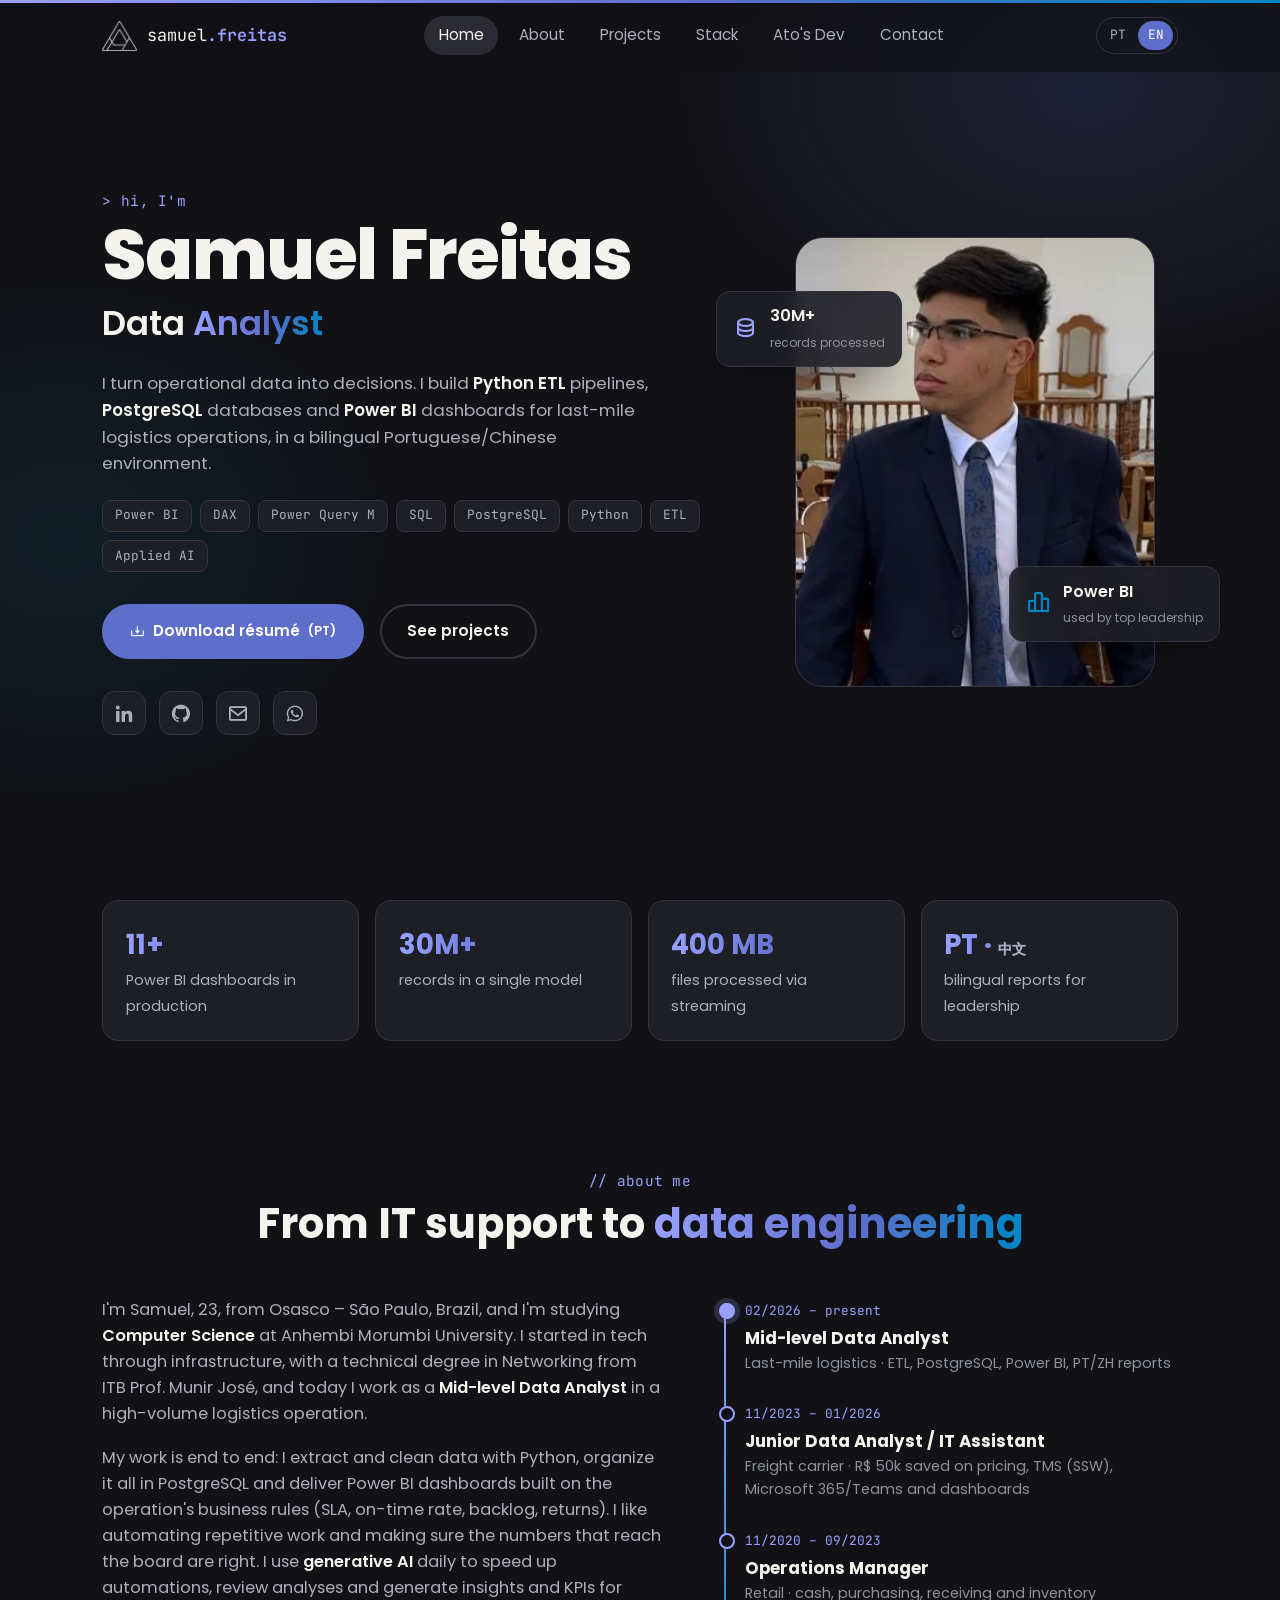
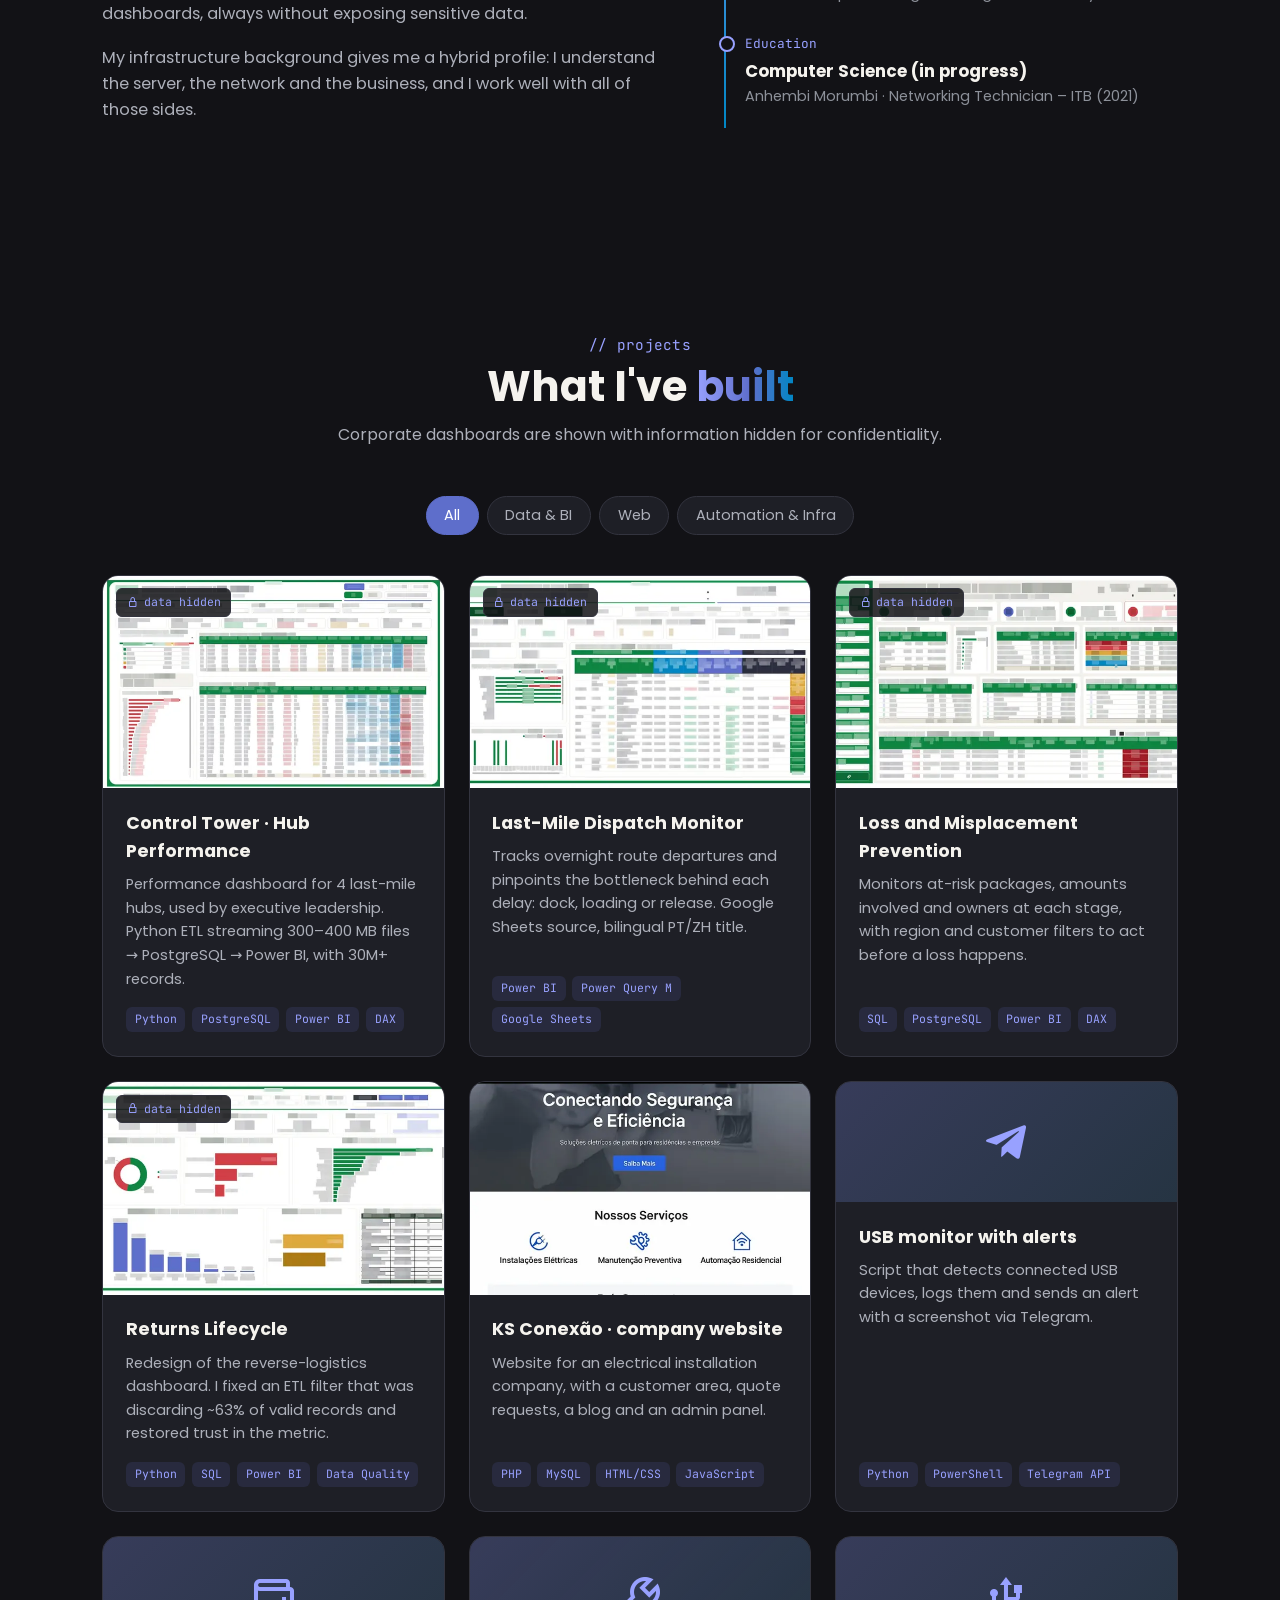
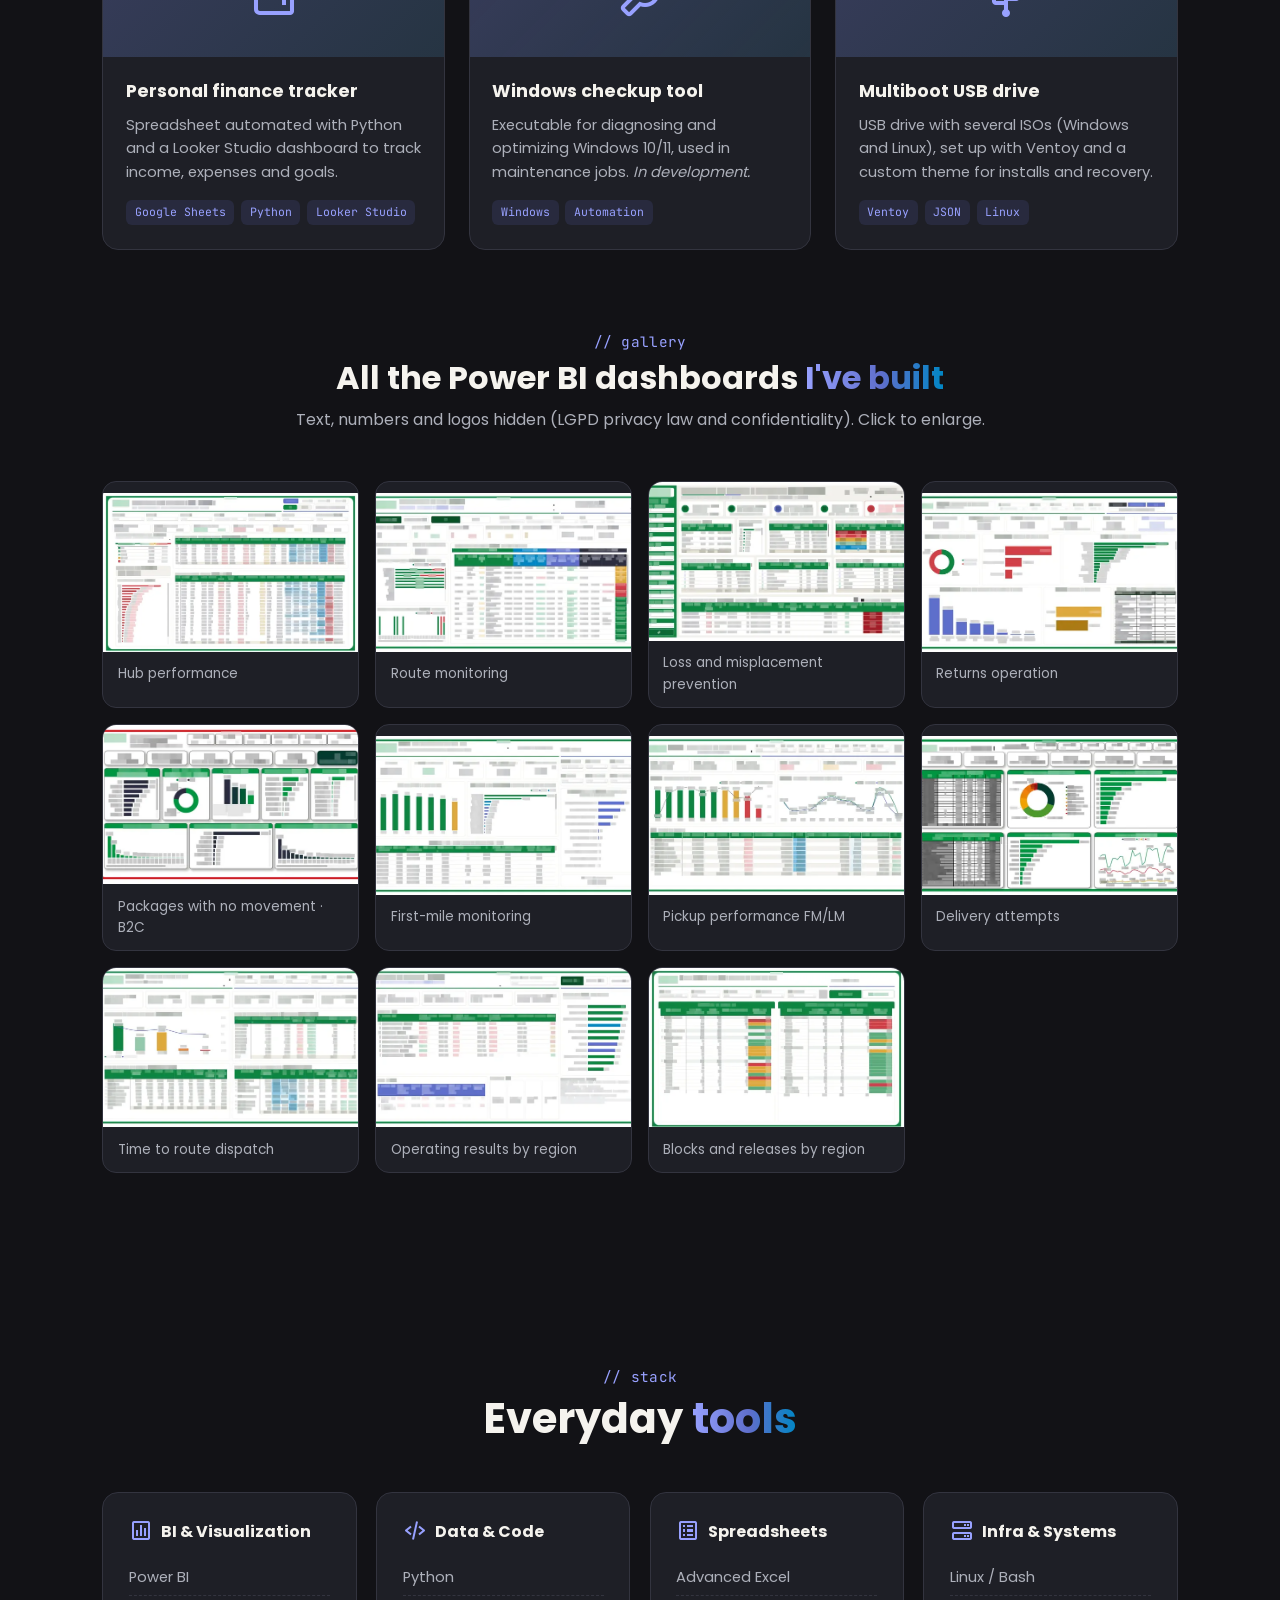
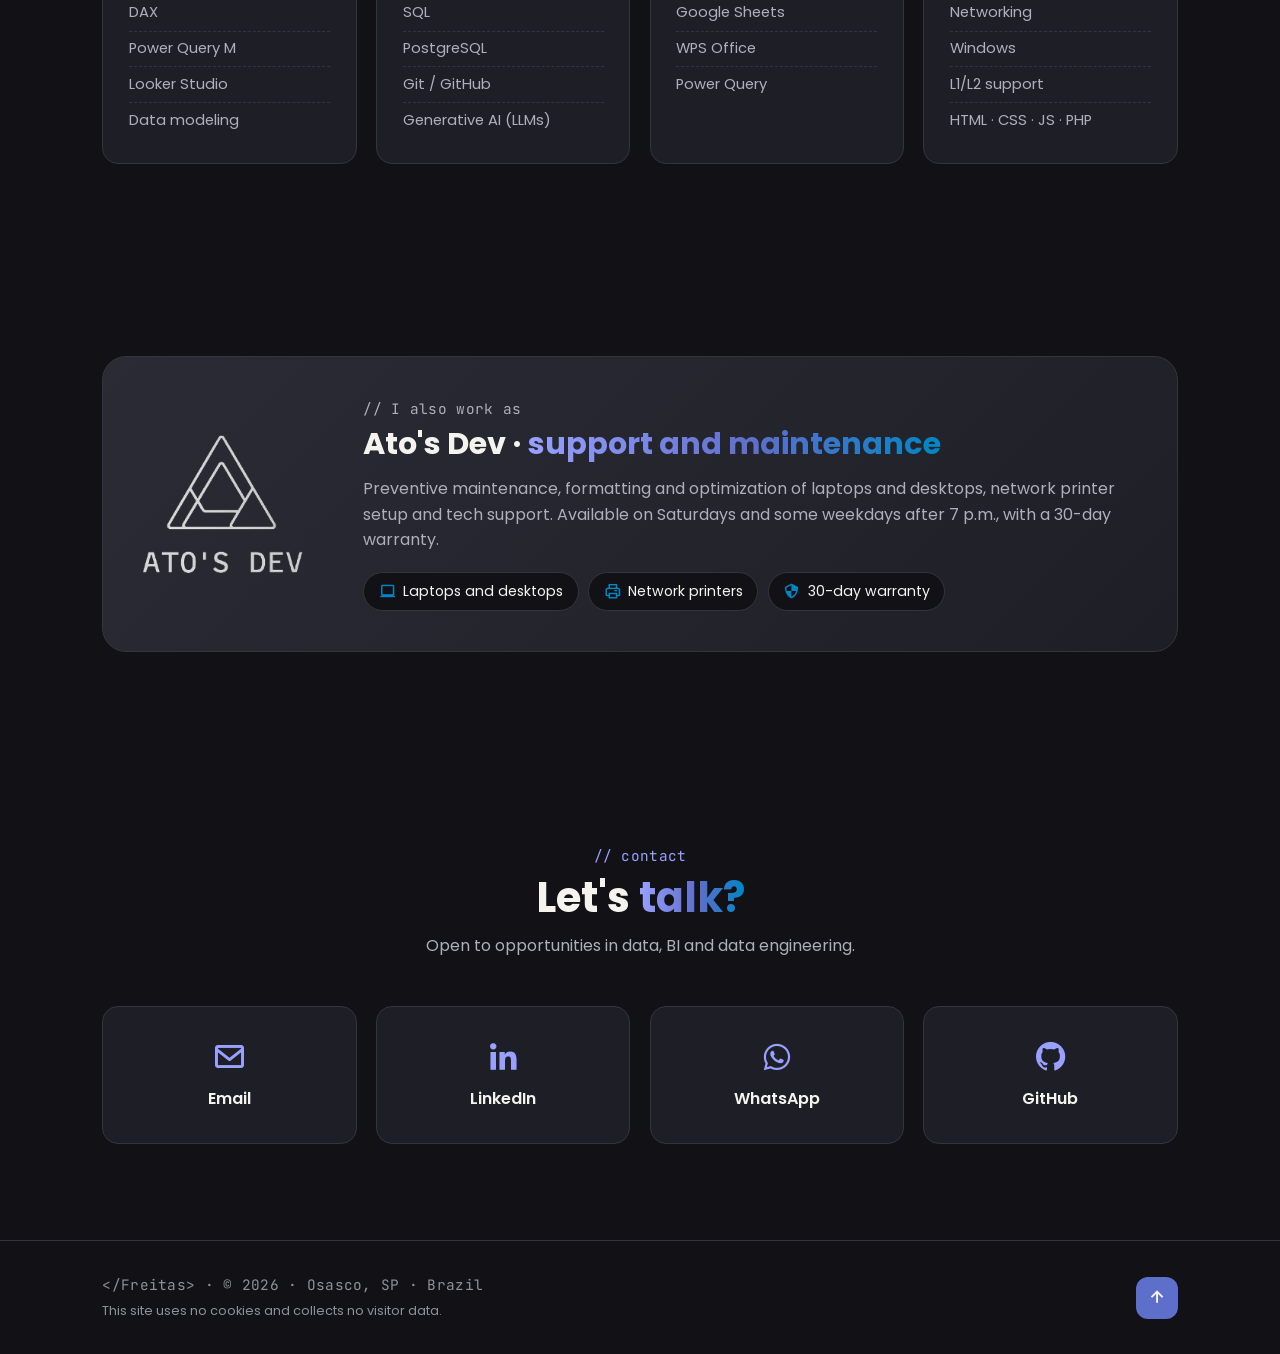
==== commit 808c30a1: "LGPD e licenças: fontes locais, créditos e aviso de privacidade - Fontes Poppins (400/600/700/800) e" ====
--- a/en/index.html
+++ b/en/index.html
@@ -45,12 +45,13 @@
     </script>
 
     <link rel="icon" href="../IMGS/favicon.png" type="image/png" />
-    <link rel="preconnect" href="https://fonts.googleapis.com" />
-    <link rel="preconnect" href="https://fonts.gstatic.com" crossorigin />
-    <link href="https://fonts.googleapis.com/css2?family=Poppins:wght@400;600;700;800&family=JetBrains+Mono:wght@400;600&display=swap" rel="stylesheet" />
+    <link rel="preload" href="../CSS/fonts/poppins-400-latin.woff2" as="font" type="font/woff2" crossorigin />
+    <link rel="preload" href="../CSS/fonts/poppins-600-latin.woff2" as="font" type="font/woff2" crossorigin />
+    <link rel="preload" href="../CSS/fonts/poppins-800-latin.woff2" as="font" type="font/woff2" crossorigin />
+    <link rel="preload" href="../CSS/fonts/jetbrains-mono-latin.woff2" as="font" type="font/woff2" crossorigin />
     <link href="../CSS/boxicons/css/boxicons.min.css" rel="stylesheet" />
-    <link rel="stylesheet" href="../CSS/style.css" />
-    <script src="../JS/script.js" defer></script>
+    <link rel="stylesheet" href="../CSS/style.css?v=3" />
+    <script src="../JS/script.js?v=3" defer></script>
 </head>
 <body>
     <a class="skip-link" href="#content">Skip to content</a>
@@ -107,7 +108,7 @@
                 <div class="social-media">
                     <a href="https://www.linkedin.com/in/samuel-freitas-95b9a324a" target="_blank" rel="noopener noreferrer" aria-label="LinkedIn (opens in a new tab)"><i class="bx bxl-linkedin" aria-hidden="true"></i></a>
                     <a href="https://github.com/FreitaslrS" target="_blank" rel="noopener noreferrer" aria-label="GitHub (opens in a new tab)"><i class="bx bxl-github" aria-hidden="true"></i></a>
-                    <a href="mailto:samuelfreitas.ti@outlook.com" aria-label="Email"><i class="bx bx-envelope" aria-hidden="true"></i></a>
+                    <a href="mailto:samuelfreitas.ti&#64;outlook&#46;com" data-email-user="samuelfreitas.ti" data-email-domain="outlook.com" aria-label="Email"><i class="bx bx-envelope" aria-hidden="true"></i></a>
                     <a href="https://wa.me/5511966000037" target="_blank" rel="noopener noreferrer" aria-label="WhatsApp (opens in a new tab)"><i class="bx bxl-whatsapp" aria-hidden="true"></i></a>
                 </div>
             </div>
@@ -352,7 +353,7 @@
                 <p class="subtitle">Open to opportunities in data, BI and data engineering.</p>
             </div>
             <div class="contato-grid">
-                <a class="contato-card reveal" href="mailto:samuelfreitas.ti@outlook.com">
+                <a class="contato-card reveal" href="mailto:samuelfreitas.ti&#64;outlook&#46;com" data-email-user="samuelfreitas.ti" data-email-domain="outlook.com">
                     <i class="bx bx-envelope" aria-hidden="true"></i><b>Email</b>
                 </a>
                 <a class="contato-card reveal" href="https://www.linkedin.com/in/samuel-freitas-95b9a324a" target="_blank" rel="noopener noreferrer">
@@ -369,7 +370,10 @@
     </main>
 
     <footer class="footer">
-        <p class="mono">&lt;/Freitas&gt; · © <span id="ano">2026</span> · Osasco, SP · Brazil</p>
+        <div>
+            <p class="mono">&lt;/Freitas&gt; · © <span id="ano">2026</span> · Osasco, SP · Brazil</p>
+            <p class="footer-note">This site uses no cookies and collects no visitor data.</p>
+        </div>
         <a href="#home" class="to-top" aria-label="Back to top"><i class="bx bx-up-arrow-alt" aria-hidden="true"></i></a>
     </footer>
 
--- a/CSS/style.css
+++ b/CSS/style.css
@@ -2,6 +2,13 @@
    Portfólio · Samuel Freitas
    Paleta pessoal: preto, cinza, índigo, lavanda, azul, off white
    ========================================================== */
+/* ---------- Fontes (hospedadas no próprio site: nenhum dado do visitante vai ao Google) ---------- */
+@font-face { font-family: "Poppins"; font-style: normal; font-weight: 400; font-display: swap; src: url("fonts/poppins-400-latin.woff2") format("woff2"); unicode-range: U+0000-00FF, U+0131, U+0152-0153, U+02BB-02BC, U+02C6, U+02DA, U+02DC, U+0304, U+0308, U+0329, U+2000-206F, U+20AC, U+2122, U+2191, U+2193, U+2212, U+2215, U+FEFF, U+FFFD; }
+@font-face { font-family: "Poppins"; font-style: normal; font-weight: 600; font-display: swap; src: url("fonts/poppins-600-latin.woff2") format("woff2"); unicode-range: U+0000-00FF, U+0131, U+0152-0153, U+02BB-02BC, U+02C6, U+02DA, U+02DC, U+0304, U+0308, U+0329, U+2000-206F, U+20AC, U+2122, U+2191, U+2193, U+2212, U+2215, U+FEFF, U+FFFD; }
+@font-face { font-family: "Poppins"; font-style: normal; font-weight: 700; font-display: swap; src: url("fonts/poppins-700-latin.woff2") format("woff2"); unicode-range: U+0000-00FF, U+0131, U+0152-0153, U+02BB-02BC, U+02C6, U+02DA, U+02DC, U+0304, U+0308, U+0329, U+2000-206F, U+20AC, U+2122, U+2191, U+2193, U+2212, U+2215, U+FEFF, U+FFFD; }
+@font-face { font-family: "Poppins"; font-style: normal; font-weight: 800; font-display: swap; src: url("fonts/poppins-800-latin.woff2") format("woff2"); unicode-range: U+0000-00FF, U+0131, U+0152-0153, U+02BB-02BC, U+02C6, U+02DA, U+02DC, U+0304, U+0308, U+0329, U+2000-206F, U+20AC, U+2122, U+2191, U+2193, U+2212, U+2215, U+FEFF, U+FFFD; }
+@font-face { font-family: "JetBrains Mono"; font-style: normal; font-weight: 400 600; font-display: swap; src: url("fonts/jetbrains-mono-latin.woff2") format("woff2"); unicode-range: U+0000-00FF, U+0131, U+0152-0153, U+02BB-02BC, U+02C6, U+02DA, U+02DC, U+0304, U+0308, U+0329, U+2000-206F, U+20AC, U+2122, U+2191, U+2193, U+2212, U+2215, U+FEFF, U+FFFD; }
+
 :root {
     --preto: #121216;
     --grafite: #1e1f26;
@@ -236,6 +243,7 @@
 /* ---------- Footer ---------- */
 .footer { display: flex; justify-content: space-between; align-items: center; padding: 2rem 8%; border-top: 1px solid var(--borda); }
 .footer .mono { color: var(--cinza); }
+.footer-note { color: var(--cinza); font-size: .8rem; margin-top: .3rem; }
 .to-top { width: 42px; height: 42px; display: grid; place-items: center; border-radius: 12px; background: var(--indigo); font-size: 1.4rem; transition: .3s; }
 .to-top:hover { background: var(--lavanda); color: var(--preto); }
 
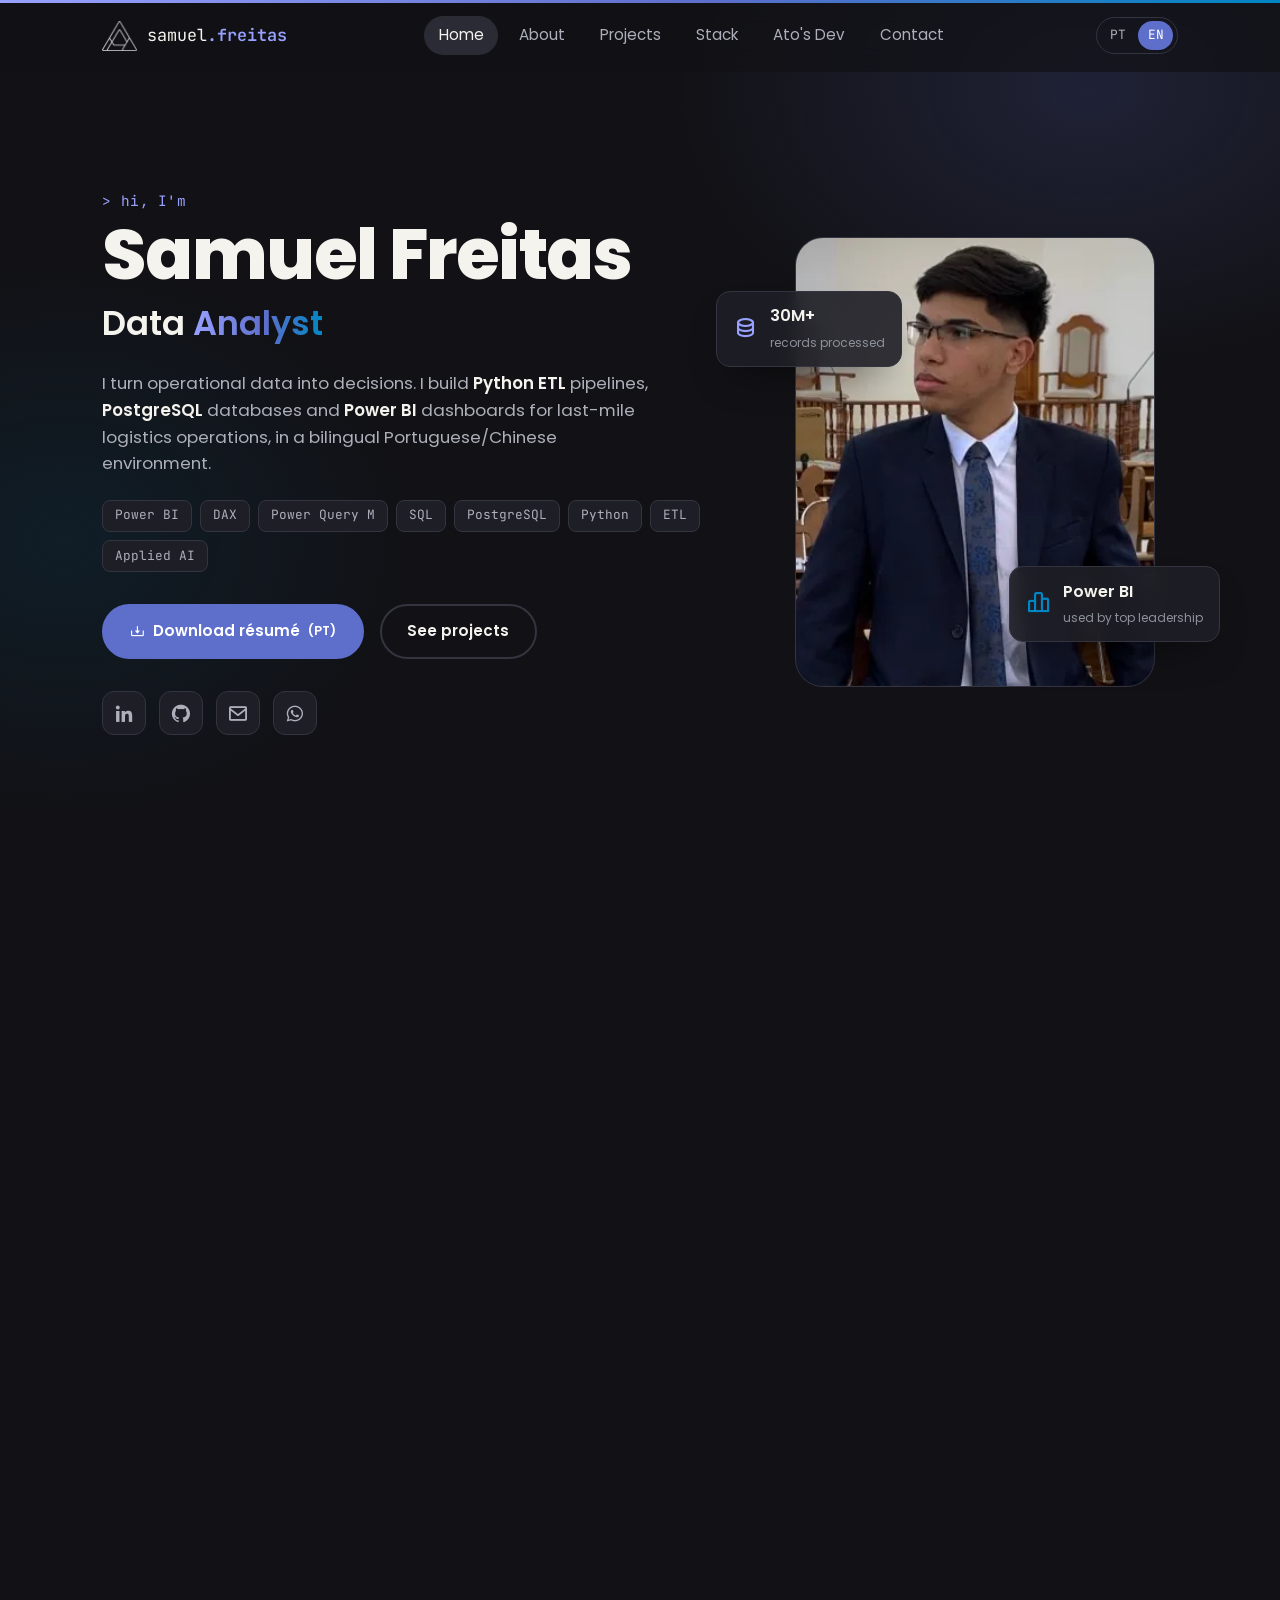
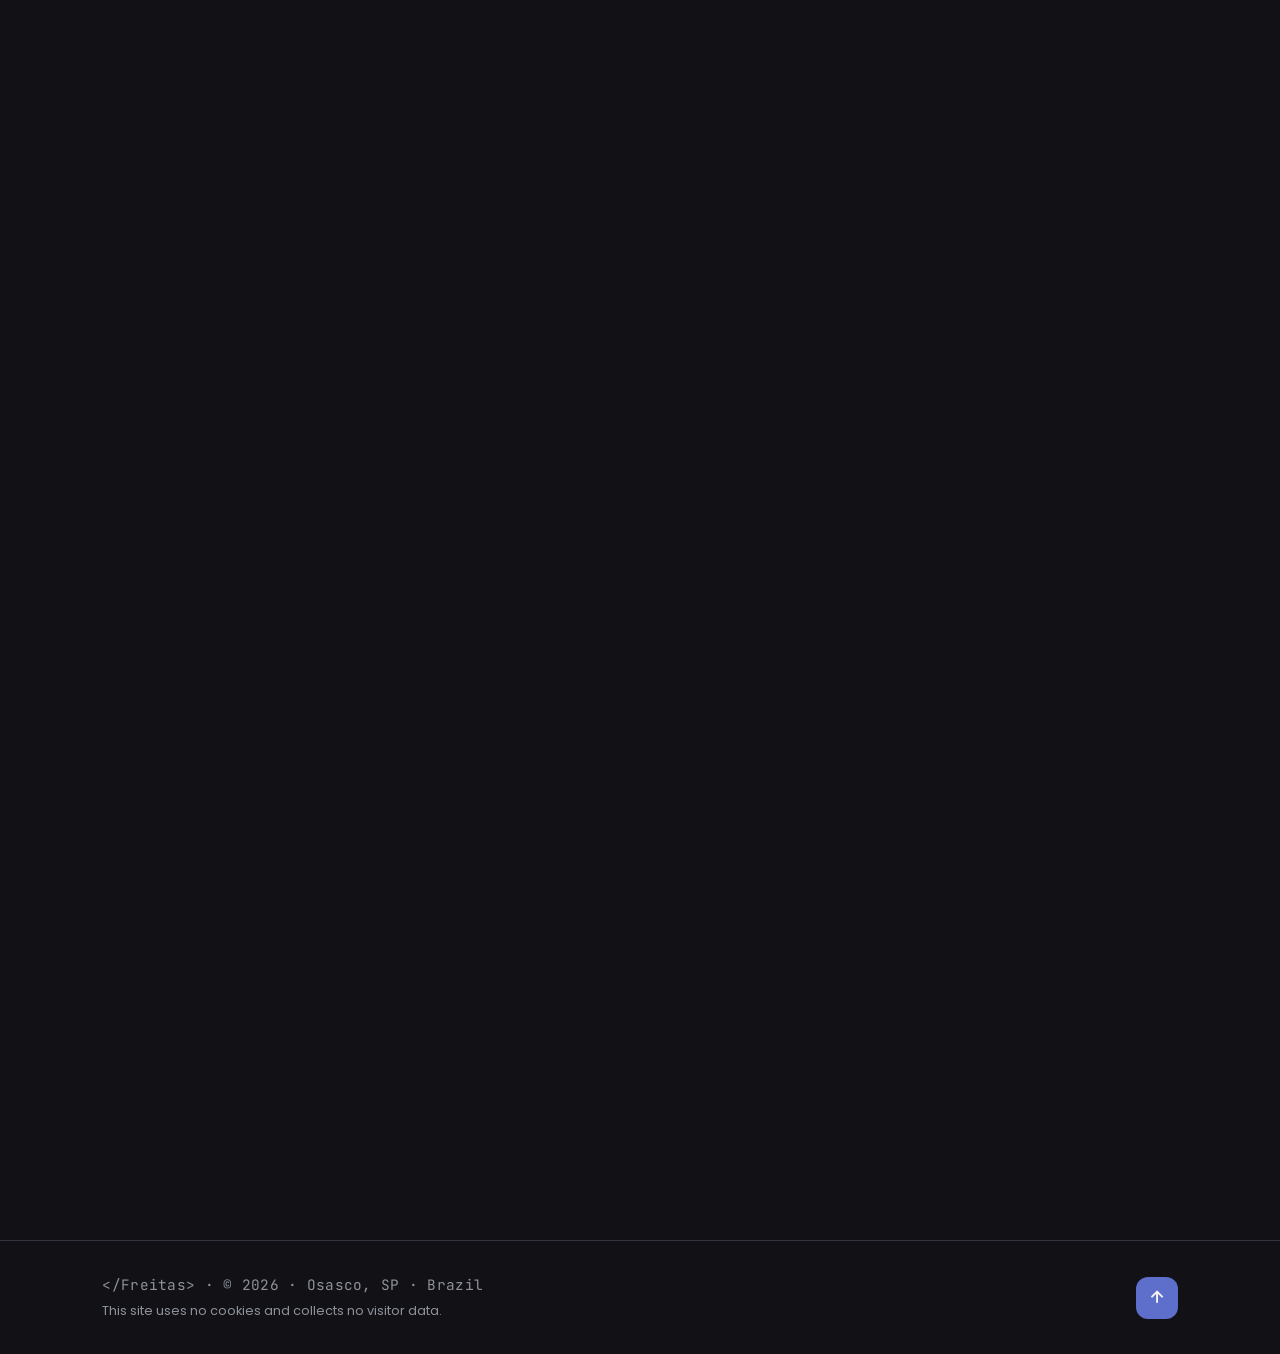
==== commit 789136ad: "Segurança: CSP estrita e remoção dos JPGs de painéis não usados - Content-Security-Policy via <meta>" ====
--- a/en/index.html
+++ b/en/index.html
@@ -3,6 +3,7 @@
 <head>
     <meta charset="UTF-8" />
     <meta name="viewport" content="width=device-width, initial-scale=1.0" />
+    <meta http-equiv="Content-Security-Policy" content="default-src 'self'; script-src 'self'; style-src 'self'; font-src 'self'; img-src 'self' data:; connect-src 'self'; object-src 'none'; base-uri 'self'; form-action 'none'; upgrade-insecure-requests;" />
     <title>Samuel Freitas | Data Analyst · Power BI, SQL and Python</title>
     <meta name="description" content="Portfolio of Samuel Freitas, Data Analyst based in São Paulo, Brazil: Power BI dashboards, SQL, PostgreSQL, Python and ETL for last-mile logistics operations." />
     <meta name="author" content="Samuel Freitas" />
@@ -50,8 +51,8 @@
     <link rel="preload" href="../CSS/fonts/poppins-800-latin.woff2" as="font" type="font/woff2" crossorigin />
     <link rel="preload" href="../CSS/fonts/jetbrains-mono-latin.woff2" as="font" type="font/woff2" crossorigin />
     <link href="../CSS/boxicons/css/boxicons.min.css" rel="stylesheet" />
-    <link rel="stylesheet" href="../CSS/style.css?v=3" />
-    <script src="../JS/script.js?v=3" defer></script>
+    <link rel="stylesheet" href="../CSS/style.css?v=4" />
+    <script src="../JS/script.js?v=4" defer></script>
 </head>
 <body>
     <a class="skip-link" href="#content">Skip to content</a>
--- a/CSS/style.css
+++ b/CSS/style.css
@@ -301,6 +301,7 @@
 .card-img img { object-position: top; }
 .lightbox { position: fixed; inset: 0; z-index: 200; display: grid; place-items: center; padding: 4vh 4vw; background: rgba(10,10,13,.92); backdrop-filter: blur(6px); opacity: 0; pointer-events: none; transition: .3s; }
 .lightbox.open { opacity: 1; pointer-events: auto; }
+body.lb-open { overflow: hidden; }
 .lightbox figure { max-width: 1400px; width: 100%; }
 .lightbox img { width: 100%; max-height: 82vh; object-fit: contain; border-radius: 12px; box-shadow: var(--sombra); }
 .lightbox figcaption { text-align: center; margin-top: .9rem; color: var(--cinza-claro); font-size: .95rem; }
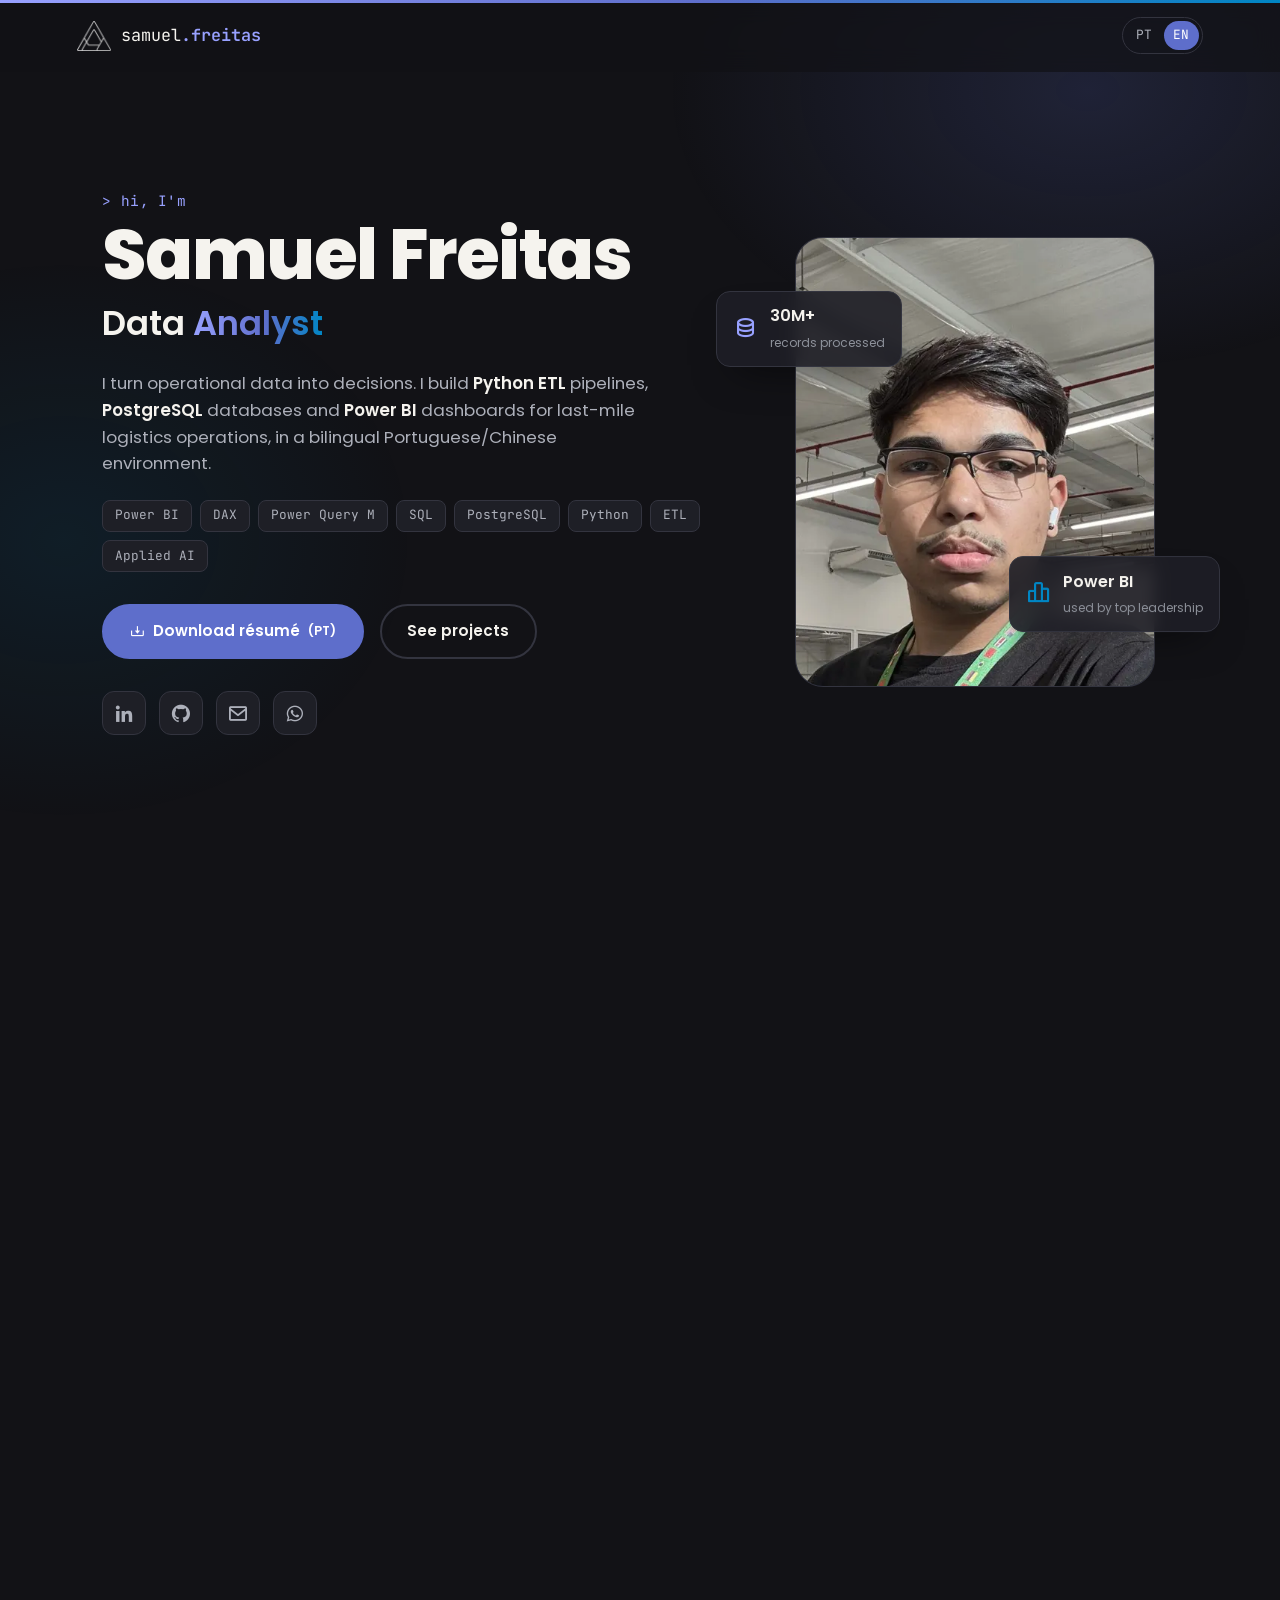
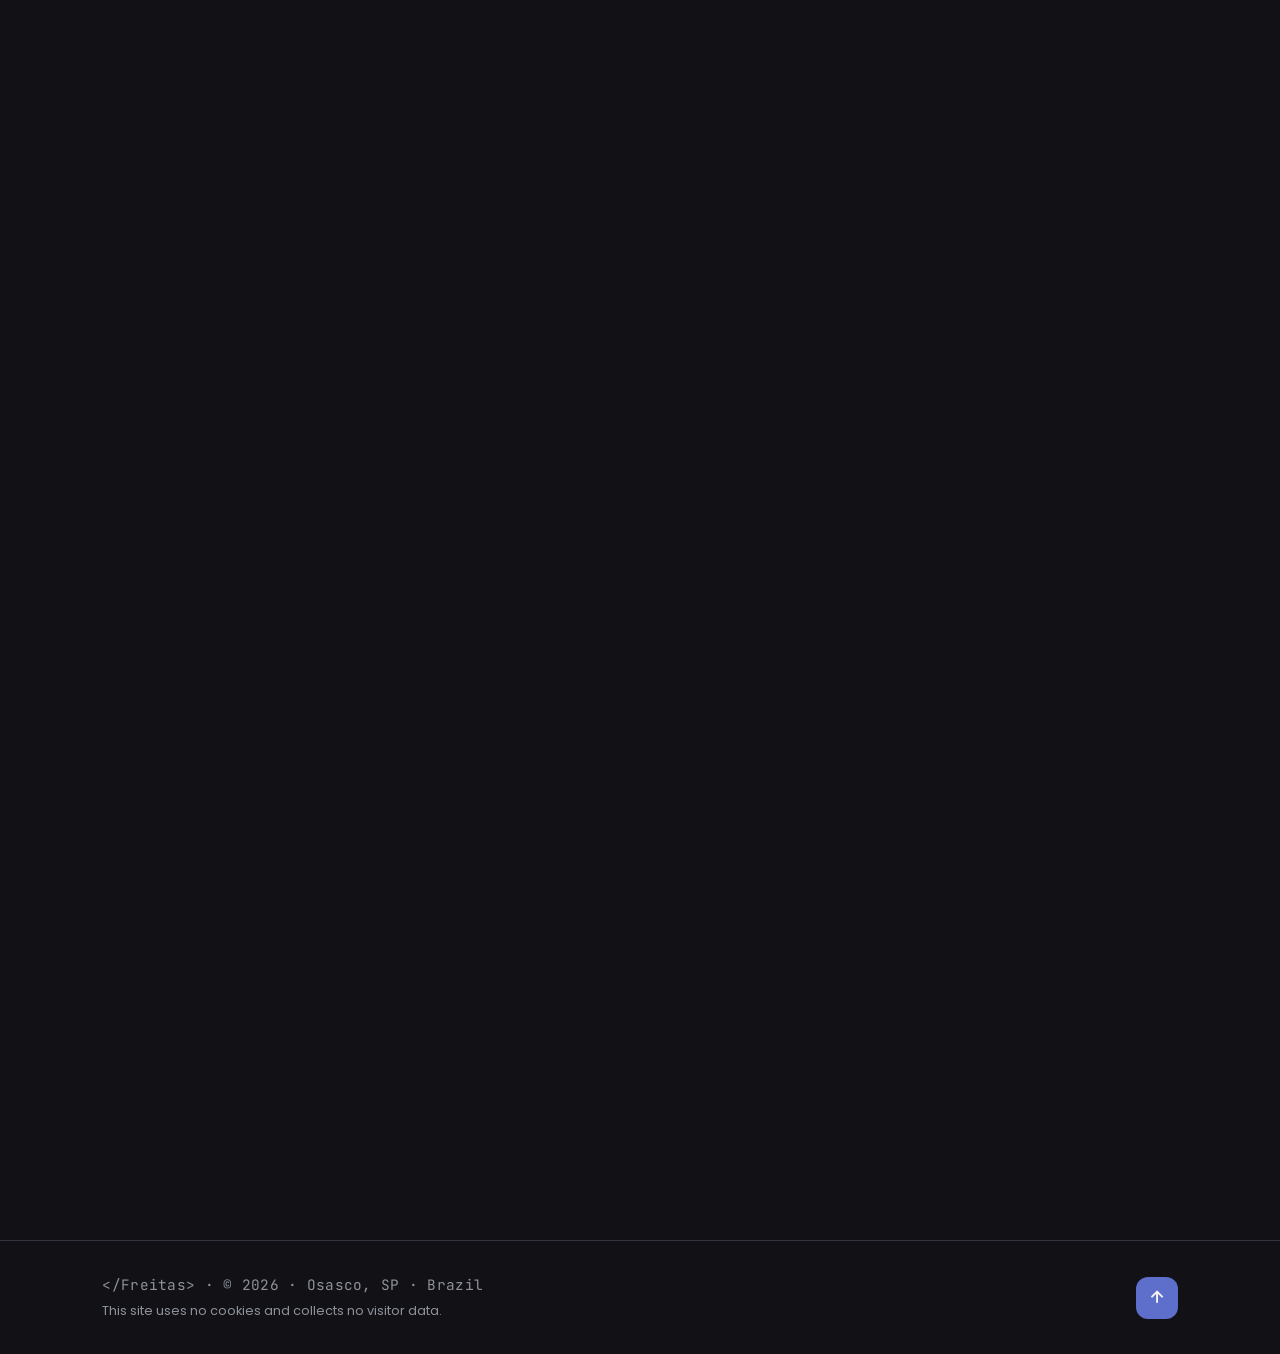
==== commit 73c4fb24: "Foto de perfil nova e capa (og-image) atualizada: Analista de Dados Pleno Co-Authored-By: Claude Opu" ====
--- a/en/index.html
+++ b/en/index.html
@@ -21,7 +21,7 @@
     <meta property="og:title" content="Samuel Freitas | Data Analyst" />
     <meta property="og:description" content="Power BI dashboards, SQL, PostgreSQL, Python and ETL for last-mile logistics operations." />
     <meta property="og:url" content="https://freitaslrs.github.io/portfolio/en/" />
-    <meta property="og:image" content="https://freitaslrs.github.io/portfolio/IMGS/og-image.jpg" />
+    <meta property="og:image" content="https://freitaslrs.github.io/portfolio/IMGS/og-image.jpg?v=2" />
     <meta property="og:image:width" content="1200" />
     <meta property="og:image:height" content="627" />
     <meta property="og:image:alt" content="Samuel Freitas, Data Analyst" />
@@ -36,7 +36,7 @@
         "name": "Samuel Freitas",
         "jobTitle": "Data Analyst",
         "url": "https://freitaslrs.github.io/portfolio/en/",
-        "image": "https://freitaslrs.github.io/portfolio/IMGS/og-image.jpg",
+        "image": "https://freitaslrs.github.io/portfolio/IMGS/og-image.jpg?v=2",
         "address": { "@type": "PostalAddress", "addressLocality": "Osasco", "addressRegion": "SP", "addressCountry": "BR" },
         "alumniOf": [{ "@type": "CollegeOrUniversity", "name": "Universidade Anhembi Morumbi" }],
         "knowsAbout": ["Power BI", "DAX", "SQL", "PostgreSQL", "Python", "ETL", "Data engineering", "Last-mile logistics"],
@@ -115,7 +115,7 @@
             </div>
             <div class="home-img">
                 <div class="photo-frame">
-                    <img src="../IMGS/minha-foto.webp" alt="Photo of Samuel Freitas" width="320" height="400" fetchpriority="high" />
+                    <img src="../IMGS/minha-foto.webp?v=2" alt="Photo of Samuel Freitas" width="320" height="400" fetchpriority="high" />
                 </div>
                 <div class="float-card fc-1"><i class="bx bx-data" aria-hidden="true"></i><div><b>30M+</b><small>records processed</small></div></div>
                 <div class="float-card fc-2"><i class="bx bx-bar-chart-alt-2" aria-hidden="true"></i><div><b>Power BI</b><small>used by top leadership</small></div></div>
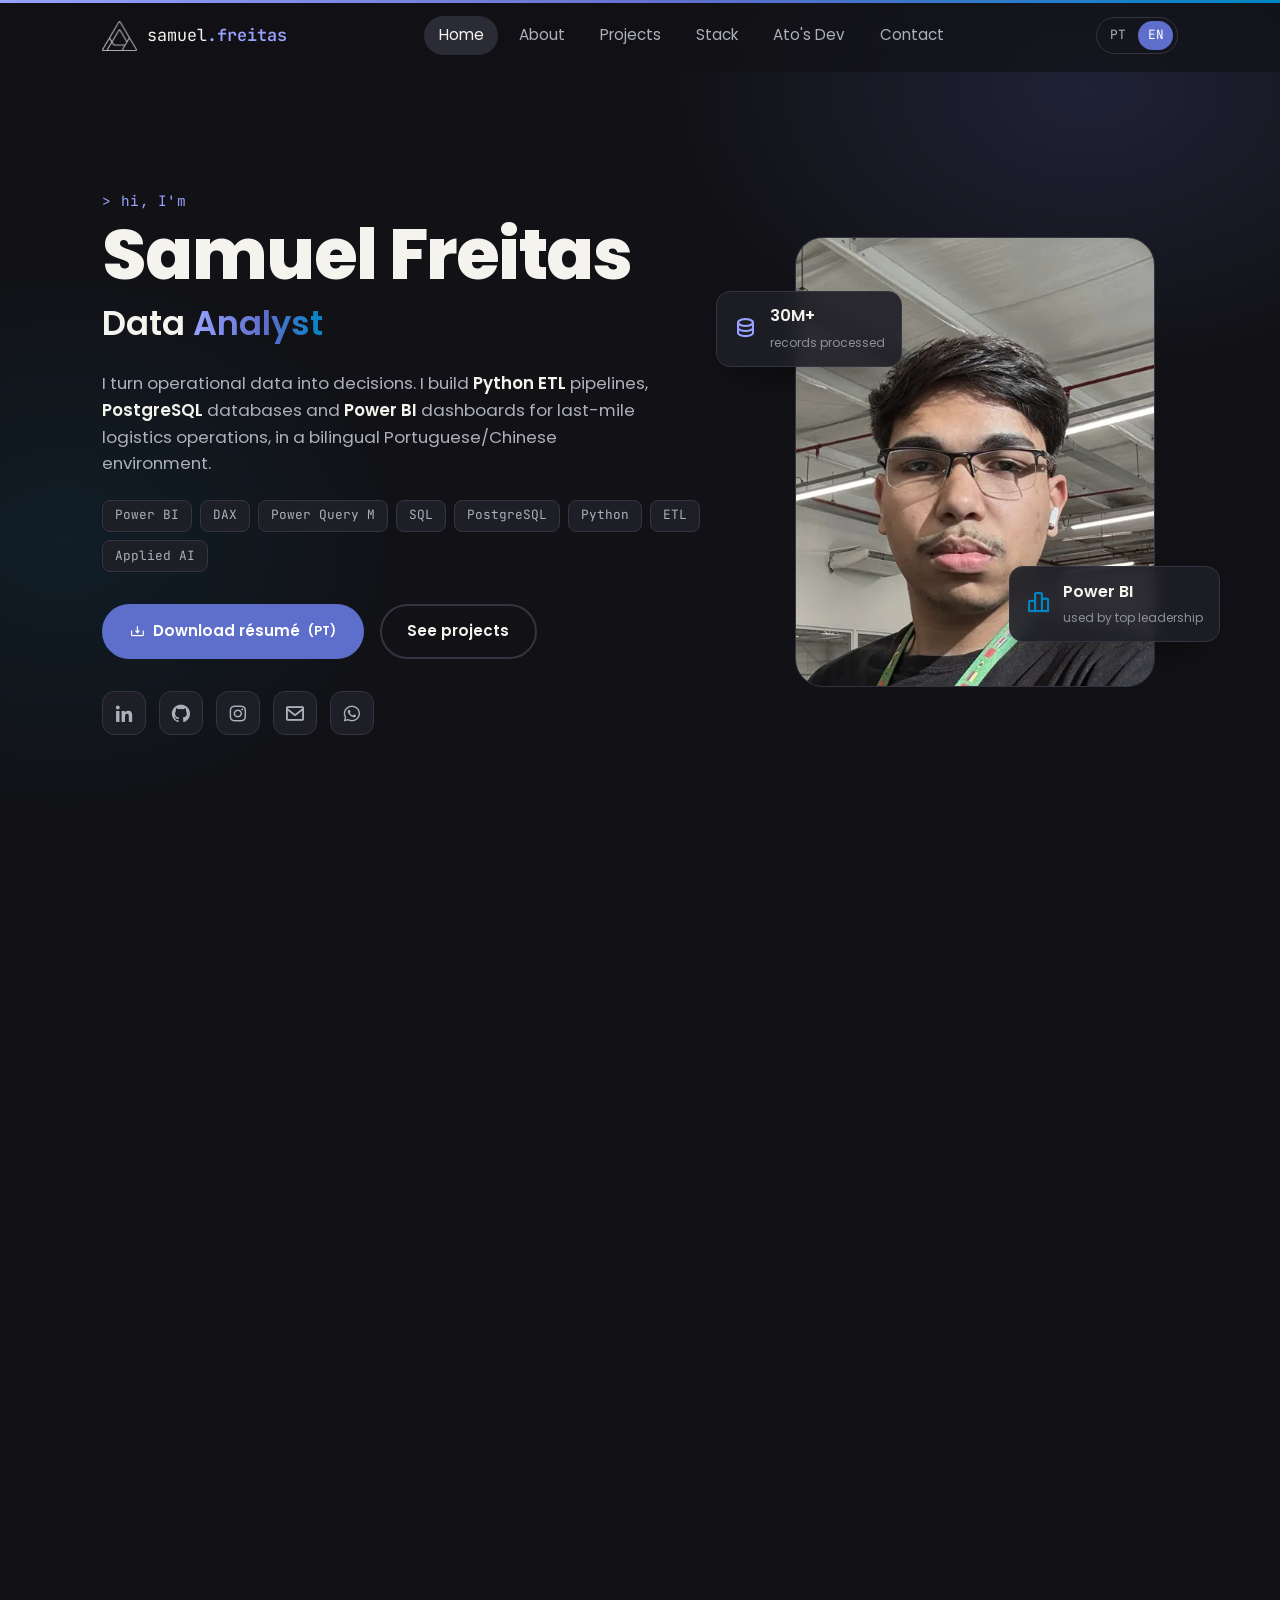
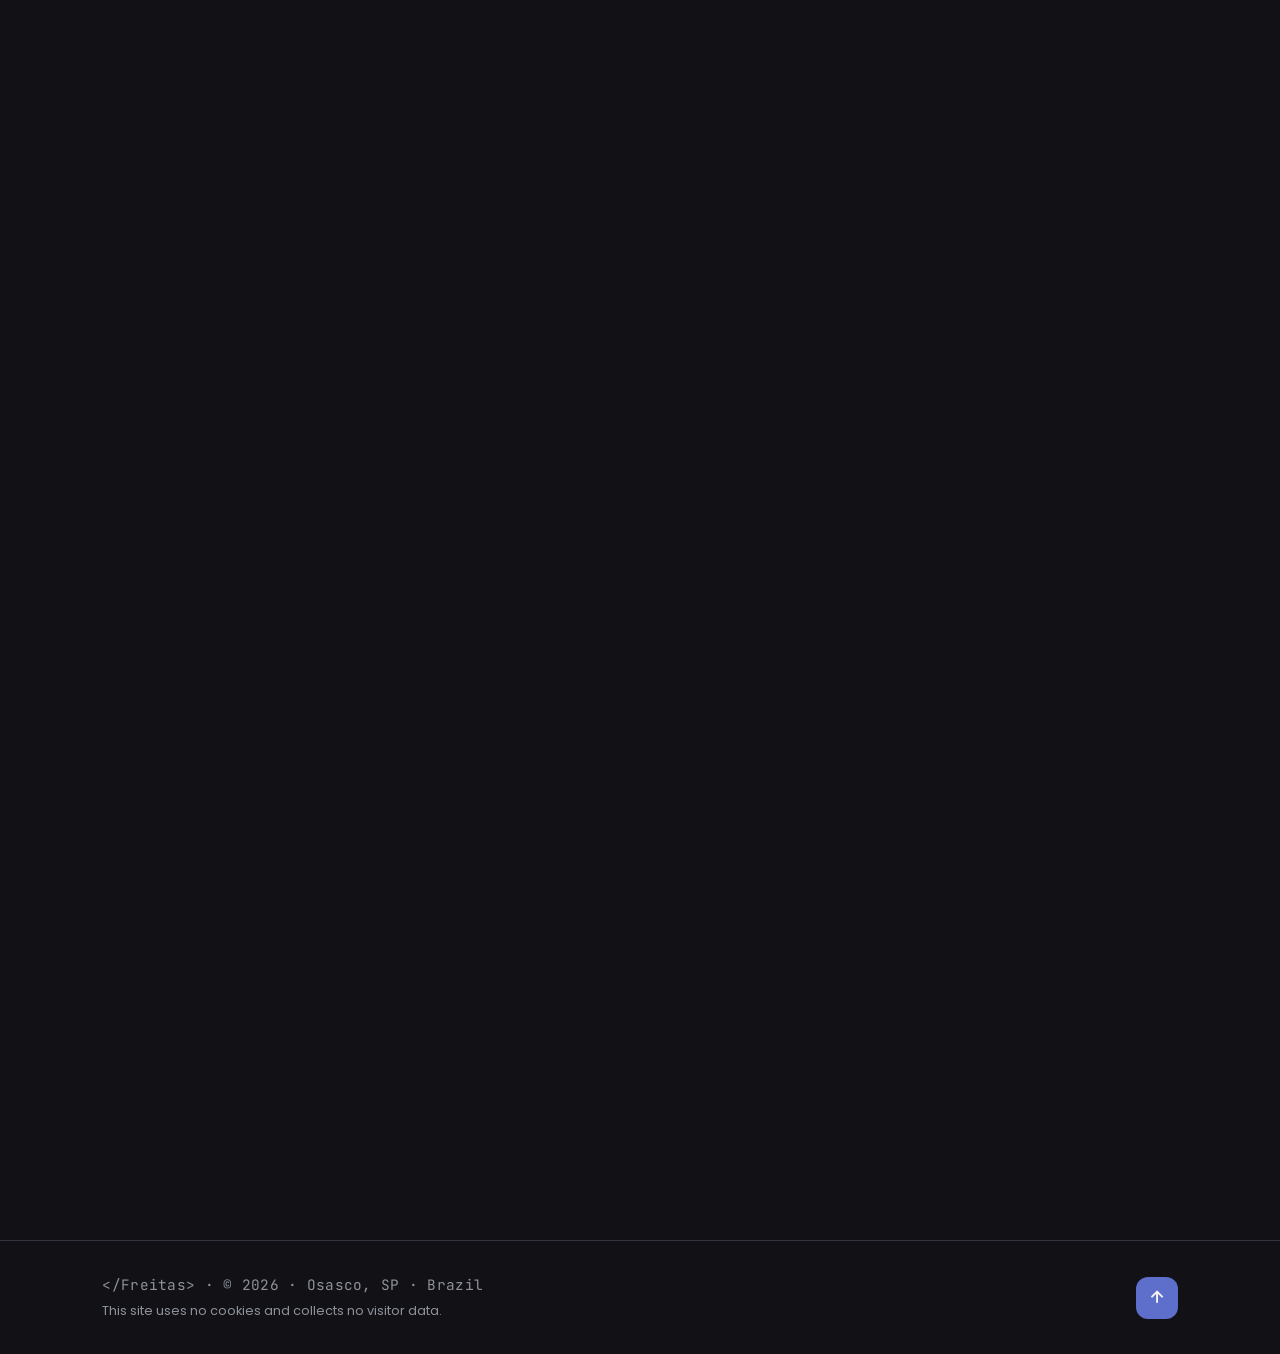
==== commit 6001a35b: "Adiciona link do Instagram profissional (@samuelfreitas.ti) no topo e no contato Co-Authored-By: Cla" ====
--- a/en/index.html
+++ b/en/index.html
@@ -51,8 +51,8 @@
     <link rel="preload" href="../CSS/fonts/poppins-800-latin.woff2" as="font" type="font/woff2" crossorigin />
     <link rel="preload" href="../CSS/fonts/jetbrains-mono-latin.woff2" as="font" type="font/woff2" crossorigin />
     <link href="../CSS/boxicons/css/boxicons.min.css" rel="stylesheet" />
-    <link rel="stylesheet" href="../CSS/style.css?v=4" />
-    <script src="../JS/script.js?v=4" defer></script>
+    <link rel="stylesheet" href="../CSS/style.css?v=5" />
+    <script src="../JS/script.js?v=5" defer></script>
 </head>
 <body>
     <a class="skip-link" href="#content">Skip to content</a>
@@ -109,6 +109,7 @@
                 <div class="social-media">
                     <a href="https://www.linkedin.com/in/samuel-freitas-95b9a324a" target="_blank" rel="noopener noreferrer" aria-label="LinkedIn (opens in a new tab)"><i class="bx bxl-linkedin" aria-hidden="true"></i></a>
                     <a href="https://github.com/FreitaslrS" target="_blank" rel="noopener noreferrer" aria-label="GitHub (opens in a new tab)"><i class="bx bxl-github" aria-hidden="true"></i></a>
+                    <a href="https://www.instagram.com/samuelfreitas.ti/" target="_blank" rel="noopener noreferrer" aria-label="Instagram (opens in a new tab)"><i class="bx bxl-instagram" aria-hidden="true"></i></a>
                     <a href="mailto:samuelfreitas.ti&#64;outlook&#46;com" data-email-user="samuelfreitas.ti" data-email-domain="outlook.com" aria-label="Email"><i class="bx bx-envelope" aria-hidden="true"></i></a>
                     <a href="https://wa.me/5511966000037" target="_blank" rel="noopener noreferrer" aria-label="WhatsApp (opens in a new tab)"><i class="bx bxl-whatsapp" aria-hidden="true"></i></a>
                 </div>
@@ -366,6 +367,9 @@
                 <a class="contato-card reveal" href="https://github.com/FreitaslrS" target="_blank" rel="noopener noreferrer">
                     <i class="bx bxl-github" aria-hidden="true"></i><b>GitHub</b><span class="sr-only">(opens in a new tab)</span>
                 </a>
+                <a class="contato-card reveal" href="https://www.instagram.com/samuelfreitas.ti/" target="_blank" rel="noopener noreferrer">
+                    <i class="bx bxl-instagram" aria-hidden="true"></i><b>Instagram</b><span class="sr-only">(opens in a new tab)</span>
+                </a>
             </div>
         </section>
     </main>
--- a/CSS/style.css
+++ b/CSS/style.css
@@ -231,7 +231,7 @@
 .servicos-list i { color: var(--azul); font-size: 1.1rem; }
 
 /* ---------- Contato ---------- */
-.contato-grid { display: grid; grid-template-columns: repeat(4, 1fr); gap: 1.2rem; }
+.contato-grid { display: grid; grid-template-columns: repeat(5, 1fr); gap: 1.2rem; }
 .contato-card {
     display: flex; flex-direction: column; align-items: center; text-align: center; gap: .3rem;
     padding: 2rem 1rem; border-radius: var(--raio); background: var(--grafite); border: 1px solid var(--borda); transition: .3s;
